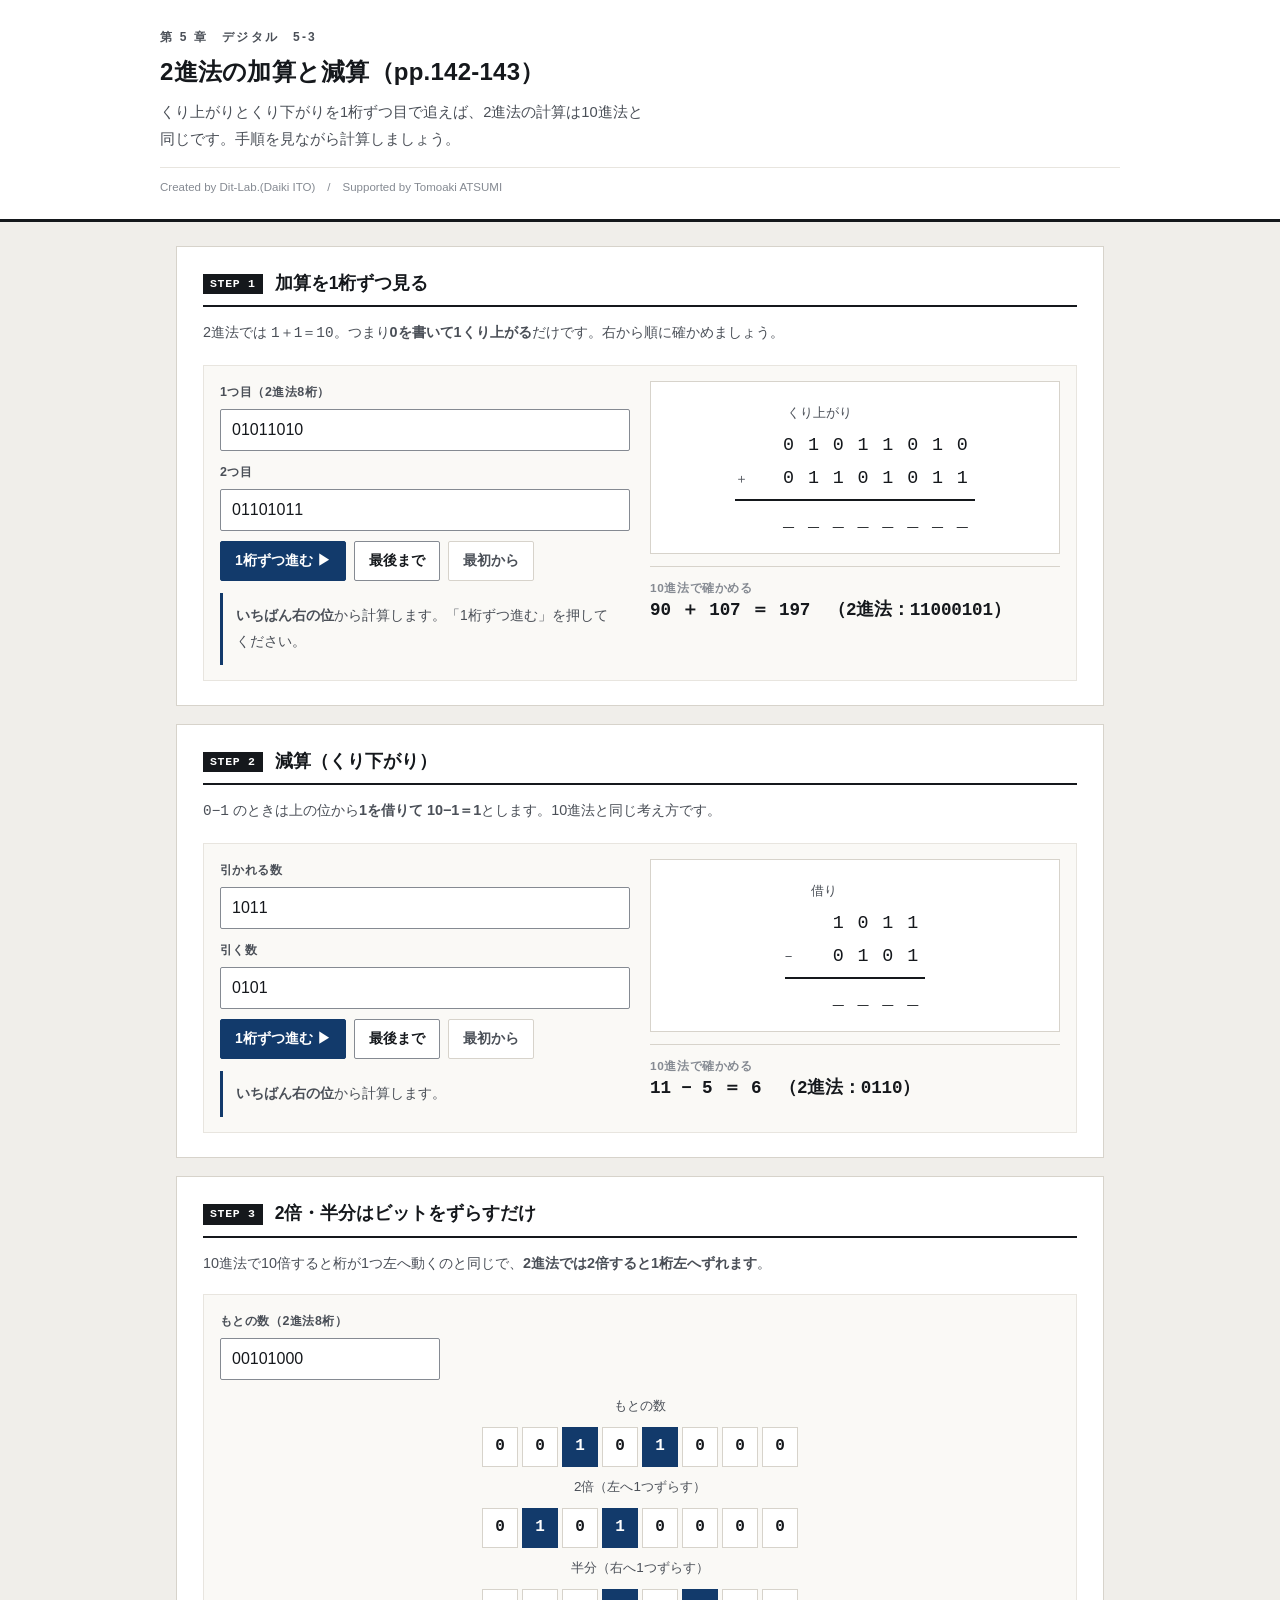
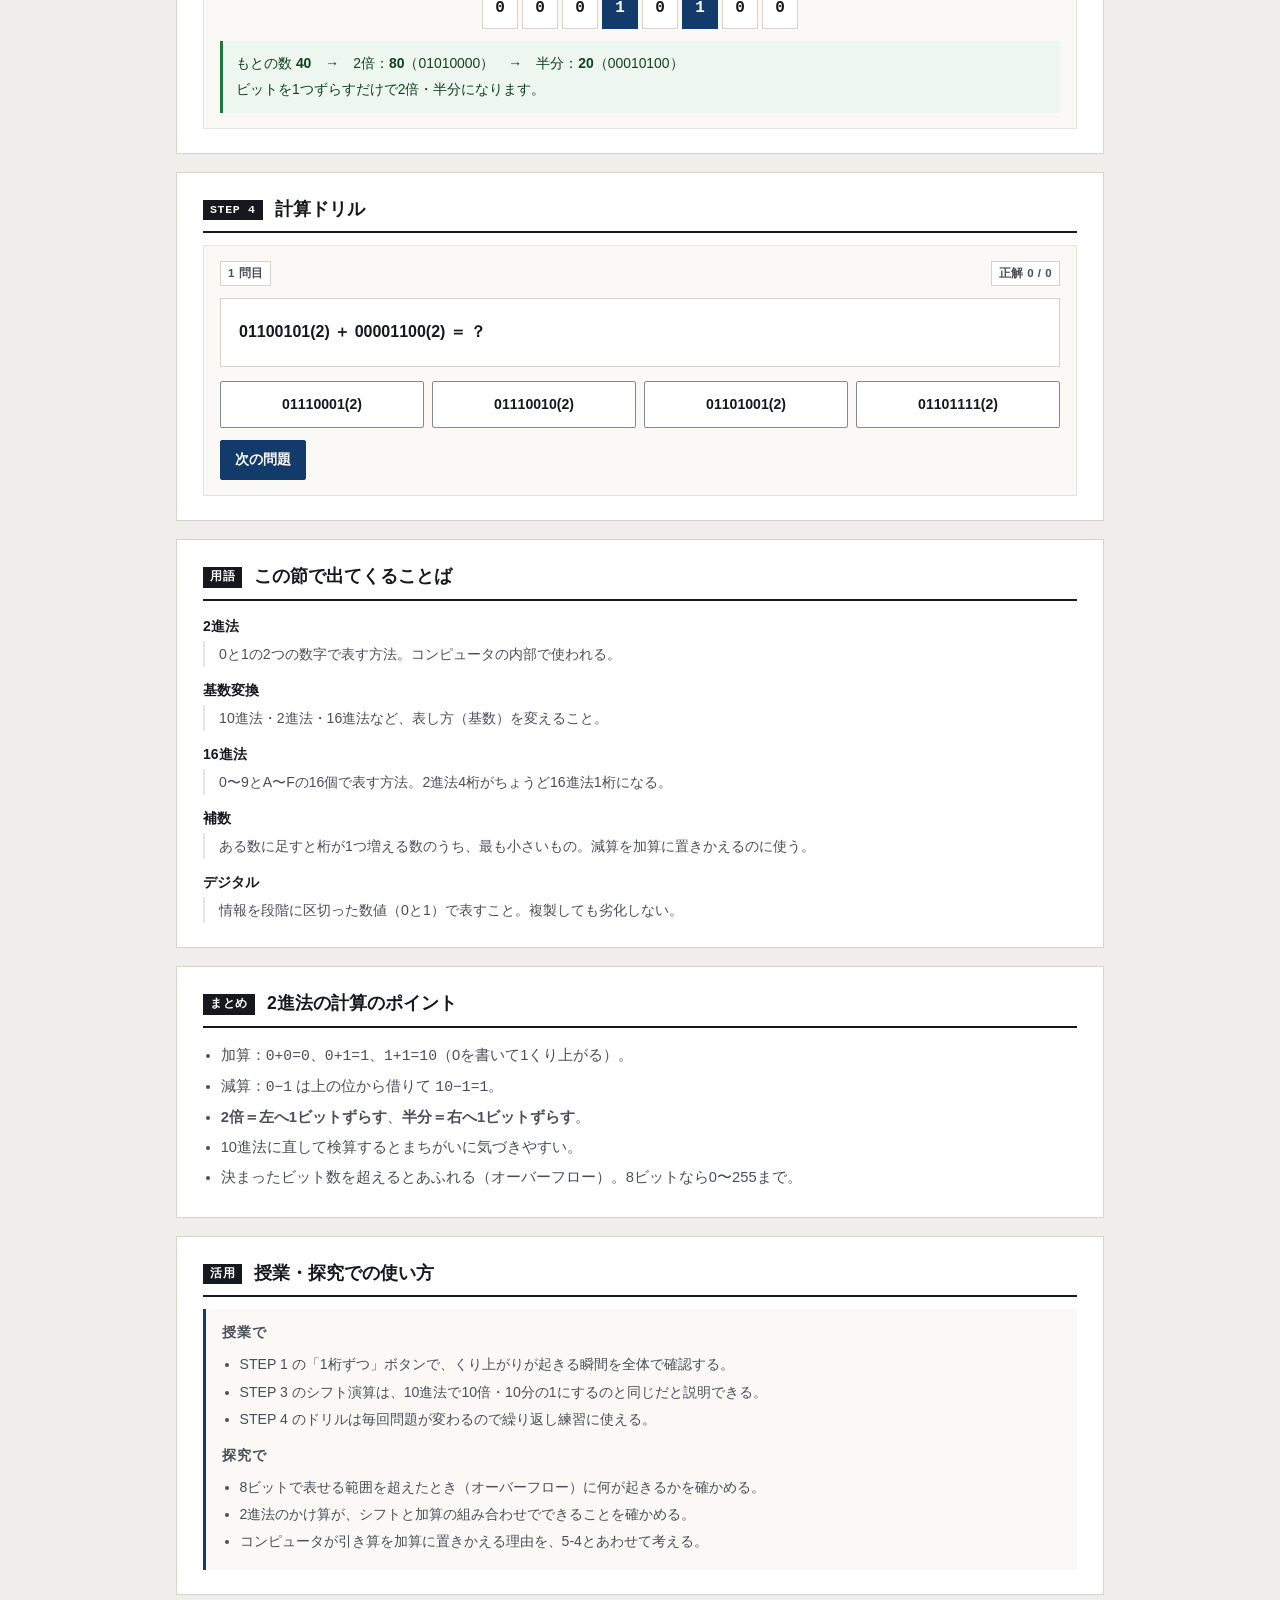
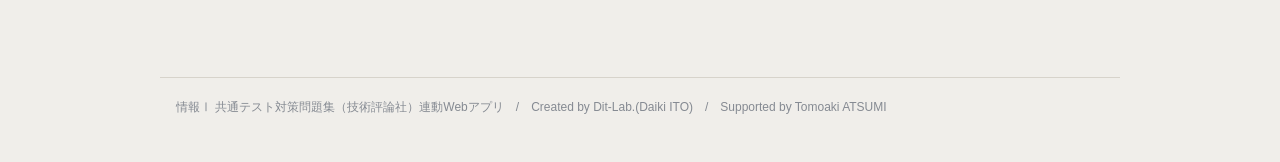
==== index.html @ b653954b "feat: Streamlit版を静的Webアプリ化。1桁ずつの加算減算・シフト演算・ドリルに対応" ====
<!DOCTYPE html>
<html lang="ja">
<head>
<meta charset="UTF-8">
<meta name="viewport" content="width=device-width, initial-scale=1.0">
<title>2進法の加算と減算｜情報Ⅰ共通テスト対策問題集</title>
<meta name="description" content="くり上がりとくり下がりを1桁ずつ目で追えば、2進法の計算は10進法と同じです。手順を見ながら計算しましょう。">
<link rel="icon" href="data:image/svg+xml,%3Csvg xmlns=%22http://www.w3.org/2000/svg%22 viewBox=%220 0 32 32%22%3E%3Crect width=%2232%22 height=%2232%22 fill=%22%2315181c%22/%3E%3Ctext x=%2216%22 y=%2222%22 font-size=%2218%22 font-family=%22monospace%22 fill=%22%23fff%22 text-anchor=%22middle%22%3E01%3C/text%3E%3C/svg%3E">
<link rel="stylesheet" href="css/style.css">
<link rel="stylesheet" href="css/app.css">
</head>
<body>

<header class="app-header">
  <div class="inner">
    <span class="eyebrow">第 5 章　デジタル　5-3</span>
    <h1>2進法の加算と減算（pp.142-143）</h1>
    <p class="lead">くり上がりとくり下がりを1桁ずつ目で追えば、2進法の計算は10進法と同じです。手順を見ながら計算しましょう。</p>
    <p class="credit">Created by Dit-Lab.(Daiki ITO)　/　Supported by Tomoaki ATSUMI</p>
  </div>
</header>

<main class="wrap">
  <section class="step" id="step1">
    <h2><span class="no">STEP 1</span>加算を1桁ずつ見る</h2>
    <p class="desc">2進法では <span class="mono">1＋1＝10</span>。つまり<strong>0を書いて1くり上がる</strong>だけです。右から順に確かめましょう。</p>

    <div class="panel">
      <div class="grid c2">
        <div>
          <label class="fld" for="addA">1つ目（2進法8桁）</label>
          <input type="text" id="addA" class="mono" value="01011010" maxlength="8">
          <label class="fld" style="margin-top:10px" for="addB">2つ目</label>
          <input type="text" id="addB" class="mono" value="01101011" maxlength="8">
          <div class="btn-row" style="margin-top:10px">
            <button class="btn primary" id="addStep">1桁ずつ進む ▶</button>
            <button class="btn" id="addAll">最後まで</button>
            <button class="btn ghost" id="addReset">最初から</button>
          </div>
          <div class="note" id="addNote" style="margin-top:12px"></div>
        </div>
        <div>
          <div class="calcwrap"><div class="calcgrid" id="addGrid"></div></div>
          <div class="metrics" style="margin-top:12px">
            <div class="metric"><div class="k">10進法で確かめる</div><div class="v" id="addCheck" style="font-size:1.1rem">—</div></div>
          </div>
        </div>
      </div>
    </div>
  </section>

  <section class="step" id="step2">
    <h2><span class="no">STEP 2</span>減算（くり下がり）</h2>
    <p class="desc"><span class="mono">0−1</span> のときは上の位から<strong>1を借りて 10−1＝1</strong>とします。10進法と同じ考え方です。</p>
    <div class="panel">
      <div class="grid c2">
        <div>
          <label class="fld" for="subA">引かれる数</label>
          <input type="text" id="subA" class="mono" value="1011" maxlength="8">
          <label class="fld" style="margin-top:10px" for="subB">引く数</label>
          <input type="text" id="subB" class="mono" value="0101" maxlength="8">
          <div class="btn-row" style="margin-top:10px">
            <button class="btn primary" id="subStep">1桁ずつ進む ▶</button>
            <button class="btn" id="subAll">最後まで</button>
            <button class="btn ghost" id="subReset">最初から</button>
          </div>
          <div class="note" id="subNote" style="margin-top:12px"></div>
        </div>
        <div>
          <div class="calcwrap"><div class="calcgrid" id="subGrid"></div></div>
          <div class="metrics" style="margin-top:12px">
            <div class="metric"><div class="k">10進法で確かめる</div><div class="v" id="subCheck" style="font-size:1.1rem">—</div></div>
          </div>
        </div>
      </div>
    </div>
  </section>

  <section class="step" id="step3">
    <h2><span class="no">STEP 3</span>2倍・半分はビットをずらすだけ</h2>
    <p class="desc">10進法で10倍すると桁が1つ左へ動くのと同じで、<strong>2進法では2倍すると1桁左へずれます</strong>。</p>
    <div class="panel">
      <label class="fld" for="shiftIn">もとの数（2進法8桁）</label>
      <input type="text" id="shiftIn" class="mono" value="00101000" maxlength="8" style="max-width:220px">
      <div style="margin-top:14px">
        <div style="font-size:.84rem;color:var(--ink-2);text-align:center">もとの数</div>
        <div class="shiftrow" id="shiftOrig"></div>
        <div style="font-size:.84rem;color:var(--ink-2);text-align:center">2倍（左へ1つずらす）</div>
        <div class="shiftrow" id="shiftLeft"></div>
        <div style="font-size:.84rem;color:var(--ink-2);text-align:center">半分（右へ1つずらす）</div>
        <div class="shiftrow" id="shiftRight"></div>
      </div>
      <div class="note" id="shiftNote" style="margin-top:12px"></div>
    </div>
  </section>

  <section class="step" id="step4">
    <h2><span class="no">STEP 4</span>計算ドリル</h2>
    <div class="panel">
      <div class="qhead">
        <span class="badge" id="dProgress">1 問目</span>
        <span class="badge">正解 <span class="score" id="dScore">0</span> / <span class="score" id="dTotal">0</span></span>
      </div>
      <div class="card-q"><div class="q-scene" id="dText"></div></div>
      <div class="choice4" id="dChoices"></div>
      <div class="note" id="dFb" hidden style="margin-top:12px"></div>
      <div class="btn-row" style="margin-top:12px"><button class="btn primary" id="dNext">次の問題</button></div>
    </div>
  </section>

  <section class="step" id="glossary">
    <h2><span class="no">用語</span>この節で出てくることば</h2>
    <div id="glossBox"></div>
  </section>

  <section class="step">
    <h2><span class="no">まとめ</span>2進法の計算のポイント</h2>
    <ul style="margin:0;padding-left:1.2em;color:var(--ink-2);font-size:.92rem;line-height:2.05">
      <li>加算：<span class="mono">0+0=0、0+1=1、1+1=10</span>（0を書いて1くり上がる）。</li>
      <li>減算：<span class="mono">0−1</span> は上の位から借りて <span class="mono">10−1=1</span>。</li>
      <li><strong>2倍＝左へ1ビットずらす</strong>、<strong>半分＝右へ1ビットずらす</strong>。</li>
      <li>10進法に直して検算するとまちがいに気づきやすい。</li>
      <li>決まったビット数を超えるとあふれる（オーバーフロー）。8ビットなら0〜255まで。</li>
    </ul>
  </section>

  <section class="step">
    <h2><span class="no">活用</span>授業・探究での使い方</h2>
    <div class="use-note">
      <h3>授業で</h3>
      <ul>
        <li>STEP 1 の「1桁ずつ」ボタンで、くり上がりが起きる瞬間を全体で確認する。</li>
        <li>STEP 3 のシフト演算は、10進法で10倍・10分の1にするのと同じだと説明できる。</li>
        <li>STEP 4 のドリルは毎回問題が変わるので繰り返し練習に使える。</li>
      </ul>
      <h3 style="margin-top:12px">探究で</h3>
      <ul>
        <li>8ビットで表せる範囲を超えたとき（オーバーフロー）に何が起きるかを確かめる。</li>
        <li>2進法のかけ算が、シフトと加算の組み合わせでできることを確かめる。</li>
        <li>コンピュータが引き算を加算に置きかえる理由を、5-4とあわせて考える。</li>
      </ul>
    </div>
  </section>

</main>

<footer class="app-footer">
  情報Ⅰ 共通テスト対策問題集（技術評論社）連動Webアプリ　/　Created by Dit-Lab.(Daiki ITO)　/　Supported by Tomoaki ATSUMI
</footer>

<script src="js/tools.js"></script>
<script src="js/chart.js"></script>
<script src="js/terms.js"></script>
<script src="js/app.js"></script>
</body>
</html>
---- css/style.css ----
/* =========================================================
   情報Ⅰ 共通テスト対策問題集 — Web アプリ共通スタイル
   紙面（参考書）に寄せた設計。装飾色は使わず、色は意味を持つときだけ。
   ========================================================= */

:root{
  --paper:#ffffff;
  --paper-2:#faf9f6;      /* うすい紙 */
  --bg:#f0eeea;           /* 台紙 */
  --ink:#15181c;
  --ink-2:#4a4f57;
  --ink-3:#858a92;
  --rule:#d7d3cb;         /* 罫線 */
  --rule-2:#e8e5df;
  --accent:#123a6b;       /* 濃紺。主要操作と現在地だけに使う */
  --accent-w:#e9eef6;
  --zero:#c0392b;         /* 左＝0 */
  --one:#1d4ed8;          /* 右＝1 */
  --ok:#1f7a3d;   --ok-bg:#eef6f0;
  --ng:#b3261e;   --ng-bg:#fbefee;
  --warn:#8a5a00; --warn-bg:#fbf5e8;
  --font:"Hiragino Kaku Gothic ProN","Hiragino Sans","Yu Gothic Medium","Yu Gothic",
         "Noto Sans JP",Meiryo,-apple-system,BlinkMacSystemFont,sans-serif;
  --mono:"SFMono-Regular",Menlo,Consolas,"Courier New",monospace;
}

*{box-sizing:border-box}
[hidden]{display:none !important}
html{-webkit-text-size-adjust:100%}
body{
  margin:0; background:var(--bg); color:var(--ink);
  font-family:var(--font); font-size:16px; line-height:1.85;
  font-feature-settings:"palt" 1;
}
h1,h2,h3,h4{line-height:1.45; margin:0; font-weight:700}
p{margin:0 0 .75em} p:last-child{margin-bottom:0}
a{color:var(--accent)}

/* ---------- 標題 ---------- */
.app-header{background:var(--paper); border-bottom:3px solid var(--ink); padding:26px 20px 20px}
.app-header .inner{max-width:960px; margin:0 auto}
.app-header .eyebrow{
  font-size:.75rem; font-weight:700; color:var(--ink-2); letter-spacing:.18em;
  display:block; margin-bottom:7px;
}
.app-header h1{font-size:1.5rem; letter-spacing:.01em}
.app-header .lead{font-size:.92rem; color:var(--ink-2); margin-top:9px; max-width:60ch}
.app-header .credit{
  font-size:.72rem; color:var(--ink-3); margin-top:14px;
  padding-top:9px; border-top:1px solid var(--rule-2);
}

/* ---------- 版面 ---------- */
.wrap{max-width:960px; margin:0 auto; padding:24px 16px 64px}
.step{background:var(--paper); border:1px solid var(--rule); padding:24px 26px; margin-bottom:18px}
.step > h2{
  display:flex; align-items:baseline; gap:12px; font-size:1.1rem;
  padding-bottom:9px; border-bottom:2px solid var(--ink); margin-bottom:12px;
}
.step > h2 .no{
  flex:none; font-family:var(--mono); font-size:.72rem; font-weight:700;
  background:var(--ink); color:var(--paper); padding:2px 7px; letter-spacing:.06em;
  position:relative; top:-2px;
}
.step > .desc{color:var(--ink-2); font-size:.9rem; margin-bottom:18px}
.step[hidden]{display:none}

.grid{display:grid; gap:20px}
.grid > *{min-width:0}          /* 子の中身で列が広がるのを防ぐ */
@media(min-width:800px){ .grid.c2{grid-template-columns:1fr 1fr} }

.panel{border:1px solid var(--rule-2); background:var(--paper-2); padding:15px 16px; min-width:0}
.panel > h3{
  font-size:.8rem; font-weight:700; color:var(--ink-2); letter-spacing:.08em;
  margin-bottom:12px; padding-bottom:6px; border-bottom:1px solid var(--rule);
}

/* ---------- 部品 ---------- */
.btn{
  appearance:none; border:1px solid var(--ink-3); background:var(--paper); color:var(--ink);
  font-family:inherit; font-size:.88rem; font-weight:700; padding:8px 14px;
  border-radius:2px; cursor:pointer; min-height:40px; line-height:1.4;
  transition:background .12s, border-color .12s, color .12s;
}
.btn:hover:not(:disabled){background:var(--accent-w); border-color:var(--accent); color:var(--accent)}
.btn:disabled{opacity:.35; cursor:not-allowed}
.btn.primary{background:var(--accent); color:var(--paper); border-color:var(--accent)}
.btn.primary:hover:not(:disabled){background:#0d2c53; color:var(--paper)}
.btn.ghost{border-color:var(--rule); color:var(--ink-2)}
.btn.sm{font-size:.8rem; padding:5px 10px; min-height:34px}
.btn-row{display:flex; flex-wrap:wrap; gap:8px; align-items:center}

/* タブ（見出し下線式） */
.seg{display:flex; gap:0; border-bottom:1px solid var(--rule)}
.seg button{
  appearance:none; border:0; background:transparent; font-family:inherit; font-size:.88rem;
  font-weight:700; color:var(--ink-3); padding:9px 4px; margin-right:26px; cursor:pointer;
  border-bottom:3px solid transparent; margin-bottom:-1px; min-height:40px;
}
.seg button:hover{color:var(--ink-2)}
.seg button[aria-pressed="true"]{color:var(--ink); border-bottom-color:var(--accent)}

label.fld{display:block; font-size:.78rem; font-weight:700; color:var(--ink-2); margin-bottom:5px; letter-spacing:.04em}
input[type=text], textarea, input[type=number]{
  width:100%; font-family:inherit; font-size:1rem; color:var(--ink);
  border:1px solid var(--ink-3); border-radius:2px; padding:9px 11px;
  background:var(--paper); min-height:42px;
}
input:focus, textarea:focus{outline:2px solid var(--accent); outline-offset:-1px; border-color:var(--accent)}
.btn:focus-visible, .seg button:focus-visible, .node-card:focus-visible{outline:2px solid var(--accent); outline-offset:2px}
textarea{resize:vertical; line-height:1.7}
.mono{font-family:var(--mono)}

table.tbl{width:100%; border-collapse:collapse; font-size:.89rem}
table.tbl th, table.tbl td{border-bottom:1px solid var(--rule-2); padding:7px 10px; text-align:right}
table.tbl th:first-child, table.tbl td:first-child{text-align:left}
table.tbl thead th{border-bottom:1.5px solid var(--ink); font-size:.76rem; color:var(--ink-2); font-weight:700; white-space:nowrap}
.tbl-scroll{overflow-x:auto; -webkit-overflow-scrolling:touch; max-width:100%}

.note{padding:10px 13px; font-size:.87rem; border-left:3px solid var(--ink-3); background:var(--paper-2)}
.note.ok{background:var(--ok-bg); border-left-color:var(--ok); color:#123f22}
.note.ng{background:var(--ng-bg); border-left-color:var(--ng); color:#6d1a15}
.note.info{background:var(--paper-2); border-left-color:var(--accent); color:var(--ink-2)}
.note.warn{background:var(--warn-bg); border-left-color:var(--warn); color:#5c3d00}
.note[hidden]{display:none}

.badge{
  display:inline-block; font-size:.72rem; font-weight:700; padding:1px 7px;
  border:1px solid var(--rule); color:var(--ink-2); background:var(--paper); letter-spacing:.04em;
}

/* 数値は罫線で仕切るだけ。カードにしない */
.metrics{display:flex; flex-wrap:wrap; gap:0; border-top:1px solid var(--rule)}
.metric{flex:1 1 130px; padding:11px 14px 11px 0; border-right:1px solid var(--rule-2)}
.metric:last-child{border-right:0}
.metric .k{font-size:.74rem; color:var(--ink-3); font-weight:700; letter-spacing:.05em}
.metric .v{font-size:1.6rem; font-weight:700; line-height:1.3; font-family:var(--mono); letter-spacing:-.01em}
.metric .s{font-size:.76rem; color:var(--ink-2)}

.bit0{color:var(--zero); font-weight:700}
.bit1{color:var(--one); font-weight:700}

.app-footer{
  max-width:960px; margin:0 auto; padding:18px 16px 44px; color:var(--ink-3);
  font-size:.75rem; border-top:1px solid var(--rule);
}
.sr-only{position:absolute;width:1px;height:1px;overflow:hidden;clip:rect(0 0 0 0);white-space:nowrap}

@media(max-width:640px){
  body{font-size:15px}
  .app-header{padding:20px 16px 16px}
  .app-header h1{font-size:1.16rem}
  .wrap{padding:16px 12px 52px}
  .step{padding:18px 15px}
  .seg button{margin-right:18px; font-size:.84rem}
  .metric{flex-basis:50%; border-right:0}
}
@media (prefers-reduced-motion:reduce){ *{animation:none!important; transition:none!important} }

/* ---------- 自分のデータ・共有・印刷 ---------- */
.toolbar{display:flex; flex-wrap:wrap; gap:8px; align-items:center; margin-top:12px;
  padding-top:12px; border-top:1px solid var(--rule-2)}
.toolbar .hint{font-size:.78rem; color:var(--ink-3)}
.paste-area{width:100%; min-height:110px; font-family:var(--mono); font-size:.86rem}
.use-note{background:var(--paper-2); border-left:3px solid var(--accent); padding:14px 16px; font-size:.88rem}
.use-note h3{font-size:.86rem; letter-spacing:.06em; margin-bottom:8px; color:var(--ink-2)}
.use-note ol, .use-note ul{margin:0; padding-left:1.25em; line-height:1.95; color:var(--ink-2)}

@media print{
  body{background:#fff}
  .app-header{border-bottom:2px solid #000}
  .step{border:1px solid #bbb; break-inside:avoid; page-break-inside:avoid; margin-bottom:12px}
  .btn, .seg, .toolbar, input[type=range]{display:none !important}
  .note{border-left-width:2px}
  a[href]:after{content:""}
}

/* ---------- 入力グリッド ---------- */
.dg-scroll{overflow:auto; -webkit-overflow-scrolling:touch; border:1px solid var(--rule); background:var(--paper); max-height:420px}
table.dg{border-collapse:collapse; font-family:var(--mono); font-size:.9rem; min-width:100%}
table.dg th, table.dg td{border:1px solid var(--rule-2); padding:0}
table.dg thead th{background:var(--paper-2); position:sticky; top:0; z-index:2}
table.dg .dg-n{background:var(--paper-2); color:var(--ink-3); font-size:.76rem; font-weight:400;
  text-align:center; min-width:34px; padding:0 4px; position:sticky; left:0; z-index:1}
table.dg .dg-corner{background:var(--paper-2); min-width:34px; position:sticky; left:0; z-index:3}
table.dg .dg-act{background:var(--paper-2); width:34px}
.dg-h, .dg-c{width:100%; min-width:96px; border:0; background:transparent; font-family:inherit;
  font-size:.9rem; padding:8px 9px; color:var(--ink); min-height:38px}
.dg-h{font-weight:700; font-family:var(--font); font-size:.82rem; color:var(--ink-2)}
.dg-c.num{text-align:right}
.dg-c:focus, .dg-h:focus{outline:2px solid var(--accent); outline-offset:-2px; background:var(--accent-w)}
.dg-del{border:0; background:transparent; color:var(--ink-3); cursor:pointer; width:32px; height:34px; font-size:1rem}
.dg-del:hover{color:var(--ng)}
.dg-tools{display:flex; flex-wrap:wrap; gap:8px; align-items:center; margin-top:10px}
.dg-hint{font-size:.76rem; color:var(--ink-3)}

/* ---------- ファイル読み込み ---------- */
.filebox{display:flex; flex-wrap:wrap; gap:10px; align-items:center; padding:12px;
  border:1px dashed var(--rule); background:var(--paper-2)}
.filebox input[type=file]{font-size:.85rem; font-family:inherit; max-width:100%}
.filebox .sel{max-width:220px}
.filelabel{display:inline-flex; align-items:center; gap:6px; font-size:.85rem; font-weight:700;
  border:1px solid var(--ink-3); background:var(--paper); padding:8px 14px; border-radius:2px; cursor:pointer; min-height:40px}
.filelabel:hover{border-color:var(--accent); color:var(--accent); background:var(--accent-w)}
.filelabel input{display:none}

/* ---------- 用語解説 ---------- */
.term{position:relative; border-bottom:1.5px dotted var(--accent); cursor:help; color:var(--accent); font-weight:700}
.term .term-pop{display:none; position:absolute; left:0; top:1.7em; z-index:50; width:min(300px,78vw);
  background:var(--paper); border:1px solid var(--ink-3); box-shadow:0 6px 20px rgba(0,0,0,.14);
  padding:10px 12px; font-size:.82rem; font-weight:400; color:var(--ink-2); line-height:1.75;
  border-left:3px solid var(--accent); cursor:auto; text-align:left}
.term .term-pop b{display:block; color:var(--ink); font-size:.86rem; margin-bottom:3px}
.term.open .term-pop{display:block}
dl.gloss{margin:0; font-size:.88rem}
dl.gloss dt{font-weight:700; color:var(--ink); margin-top:10px}
dl.gloss dt:first-child{margin-top:0}
dl.gloss dd{margin:2px 0 0; color:var(--ink-2); line-height:1.85; padding-left:1em; border-left:2px solid var(--rule-2)}
@media print{ .term{border-bottom:0; color:inherit} .term .term-pop{display:none !important} }

/* ---------- スマホ・タブレット ---------- */
@media (max-width:1024px){
  /* iOS で入力時に画面が勝手に拡大するのを防ぐ（16px 未満だとズームする） */
  input[type=text], input[type=number], textarea, select, .dg-c, .dg-h{ font-size:16px }
  .dg-c, .dg-h{ min-width:110px }
}
@media (max-width:820px){
  .grid.c2{grid-template-columns:1fr}
  .dg-scroll{max-height:340px}
  .filebox{flex-direction:column; align-items:stretch}
  .filebox .sel{max-width:100%}
  .term .term-pop{left:auto; right:0; width:min(280px,86vw)}
}
@media (max-width:480px){
  .step > h2{font-size:1rem; flex-wrap:wrap}
  .metrics{gap:0}
  .metric{flex-basis:50%; padding-right:10px}
  .metric .v{font-size:1.3rem}
  .btn{padding:8px 12px}
  .dg-tools{gap:6px}
  .dg-hint{width:100%}
}
/* タッチ操作でのスクロールを滑らかに */
.tbl-scroll, .dg-scroll, .tree-box{ -webkit-overflow-scrolling:touch; overscroll-behavior-x:contain }
---- css/app.css ----
.qhead{display:flex; justify-content:space-between; align-items:center; margin-bottom:12px}
.card-q{border:1px solid var(--rule); background:var(--paper); padding:18px; margin-bottom:14px}
.q-scene{font-size:1rem; font-weight:700; line-height:1.9}
.choice4{display:grid; gap:8px; grid-template-columns:repeat(auto-fit,minmax(160px,1fr))}
.choice4 .btn{text-align:left; line-height:1.65; padding:11px 13px}
.choice4 .btn.correct{background:var(--ok-bg); border-color:var(--ok); color:var(--ok)}
.choice4 .btn.wrong{background:var(--ng-bg); border-color:var(--ng); color:var(--ng)}
.choice4.locked{pointer-events:none}
.sel{width:100%; font-family:inherit; font-size:.95rem; padding:9px 11px; min-height:42px;
  border:1px solid var(--ink-3); border-radius:2px; background:var(--paper); color:var(--ink)}
input[type=range]{width:100%; accent-color:var(--accent); height:34px}
.why{font-size:.85rem; color:var(--ink-2); line-height:1.85}
.eqbox{font-family:var(--mono); font-size:1.02rem; font-weight:700; text-align:center; padding:14px;
  border:1px solid var(--rule); background:var(--paper-2); line-height:1.8}
.blankin{border:1.5px solid var(--accent); background:#fff; padding:6px 8px; text-align:center;
  font-family:var(--mono); min-height:38px; font-size:.95rem; max-width:120px}
.blankin.ok{border-color:var(--ok); background:var(--ok-bg)}
.blankin.ng{border-color:var(--ng); background:var(--ng-bg)}
table.tbl td .blankin{width:100%; max-width:none}
.calcgrid{font-family:var(--mono); font-size:1.15rem; line-height:1.8; display:inline-block; text-align:right}
.calcgrid .row{white-space:nowrap}
.calcgrid .row .lbl{display:inline-block; width:3.2em; text-align:left; color:var(--ink-2); font-size:.8rem}
.calcgrid .d{display:inline-block; width:1.35em; text-align:center}
.calcgrid .d.hi{background:var(--warn-bg); font-weight:700}
.calcgrid .d.carry{color:var(--ng); font-size:.85rem}
.calcgrid .line{border-top:2px solid var(--ink); margin:4px 0}
.calcwrap{text-align:center; padding:14px; border:1px solid var(--rule); background:var(--paper)}
.stepnote{font-family:var(--mono); font-size:.95rem; line-height:1.9}
.shiftrow{display:flex; gap:4px; justify-content:center; margin:8px 0}
.shiftrow .b{width:36px; height:40px; border:1px solid var(--rule); background:var(--paper);
  font-family:var(--mono); font-weight:700; display:grid; place-items:center}
.shiftrow .b.on{background:var(--accent); color:#fff; border-color:var(--accent)}
.shiftrow .b.gone{opacity:.3; border-style:dashed}
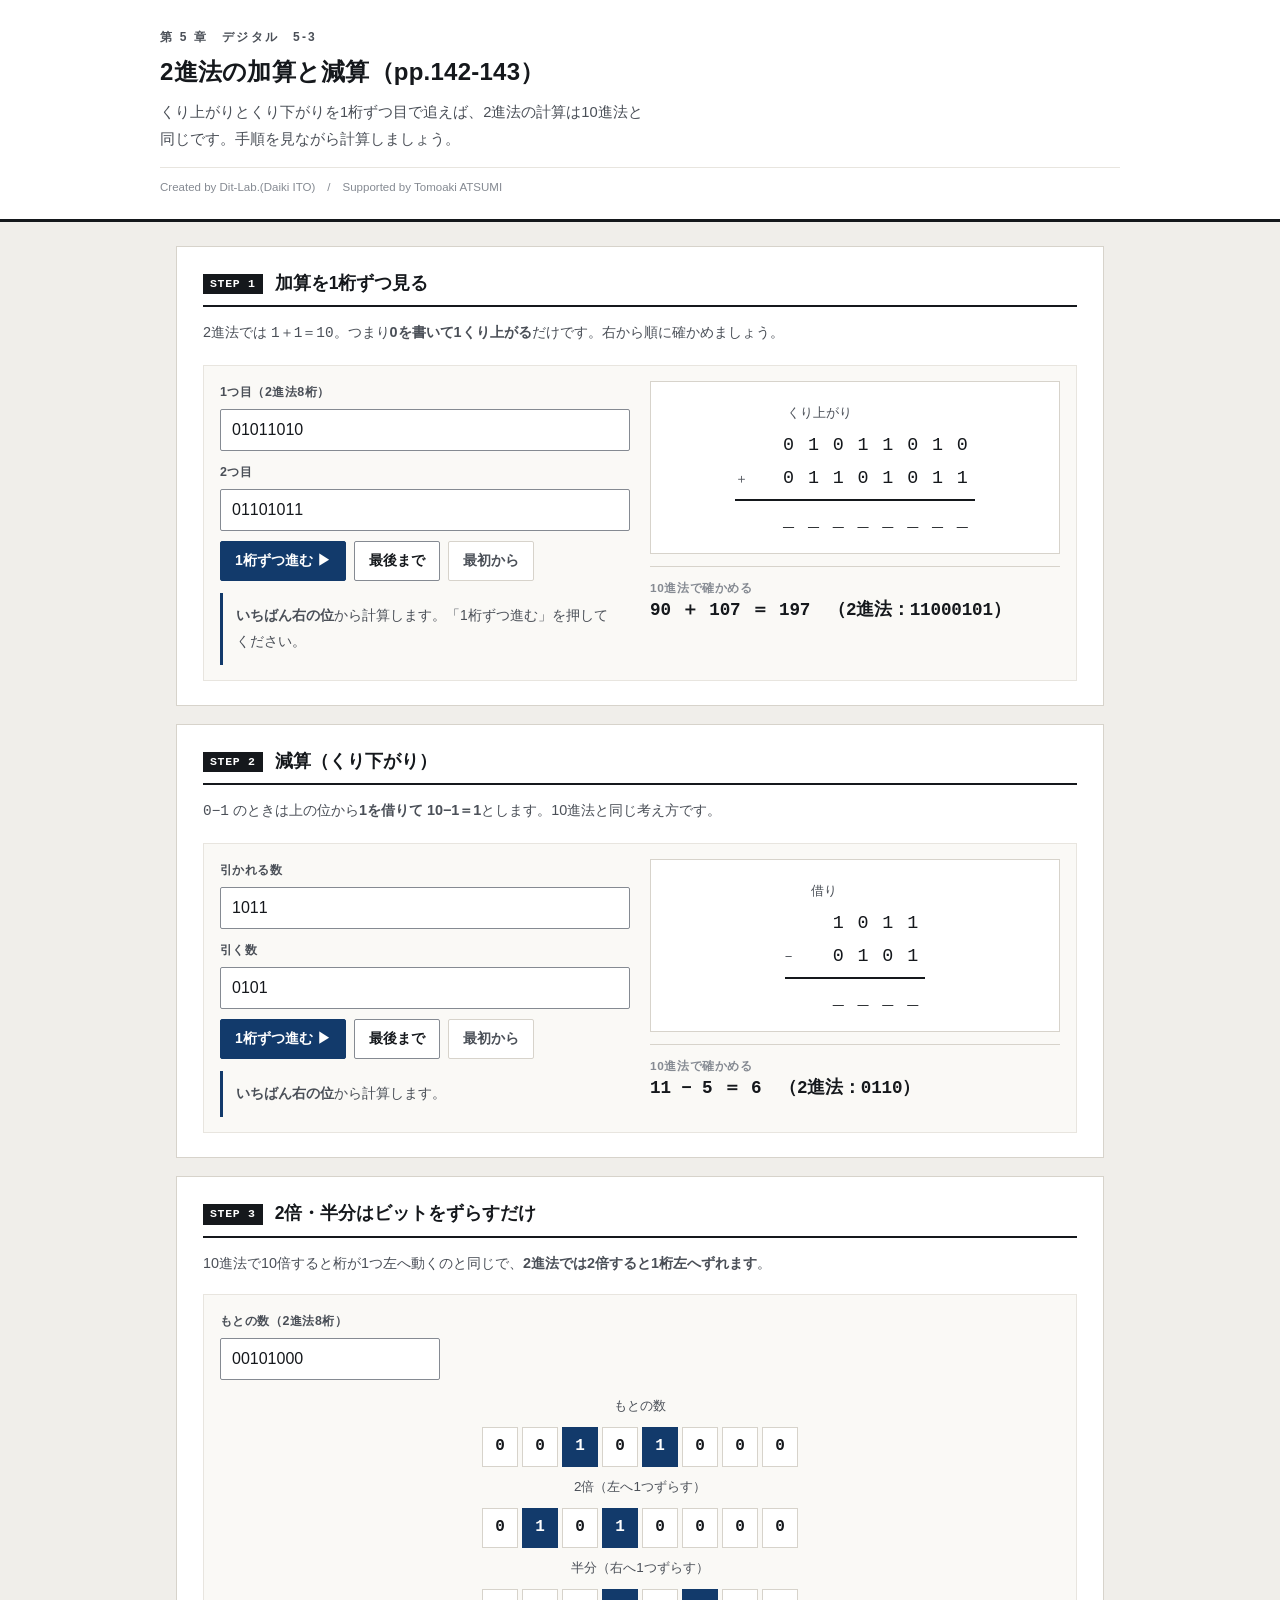
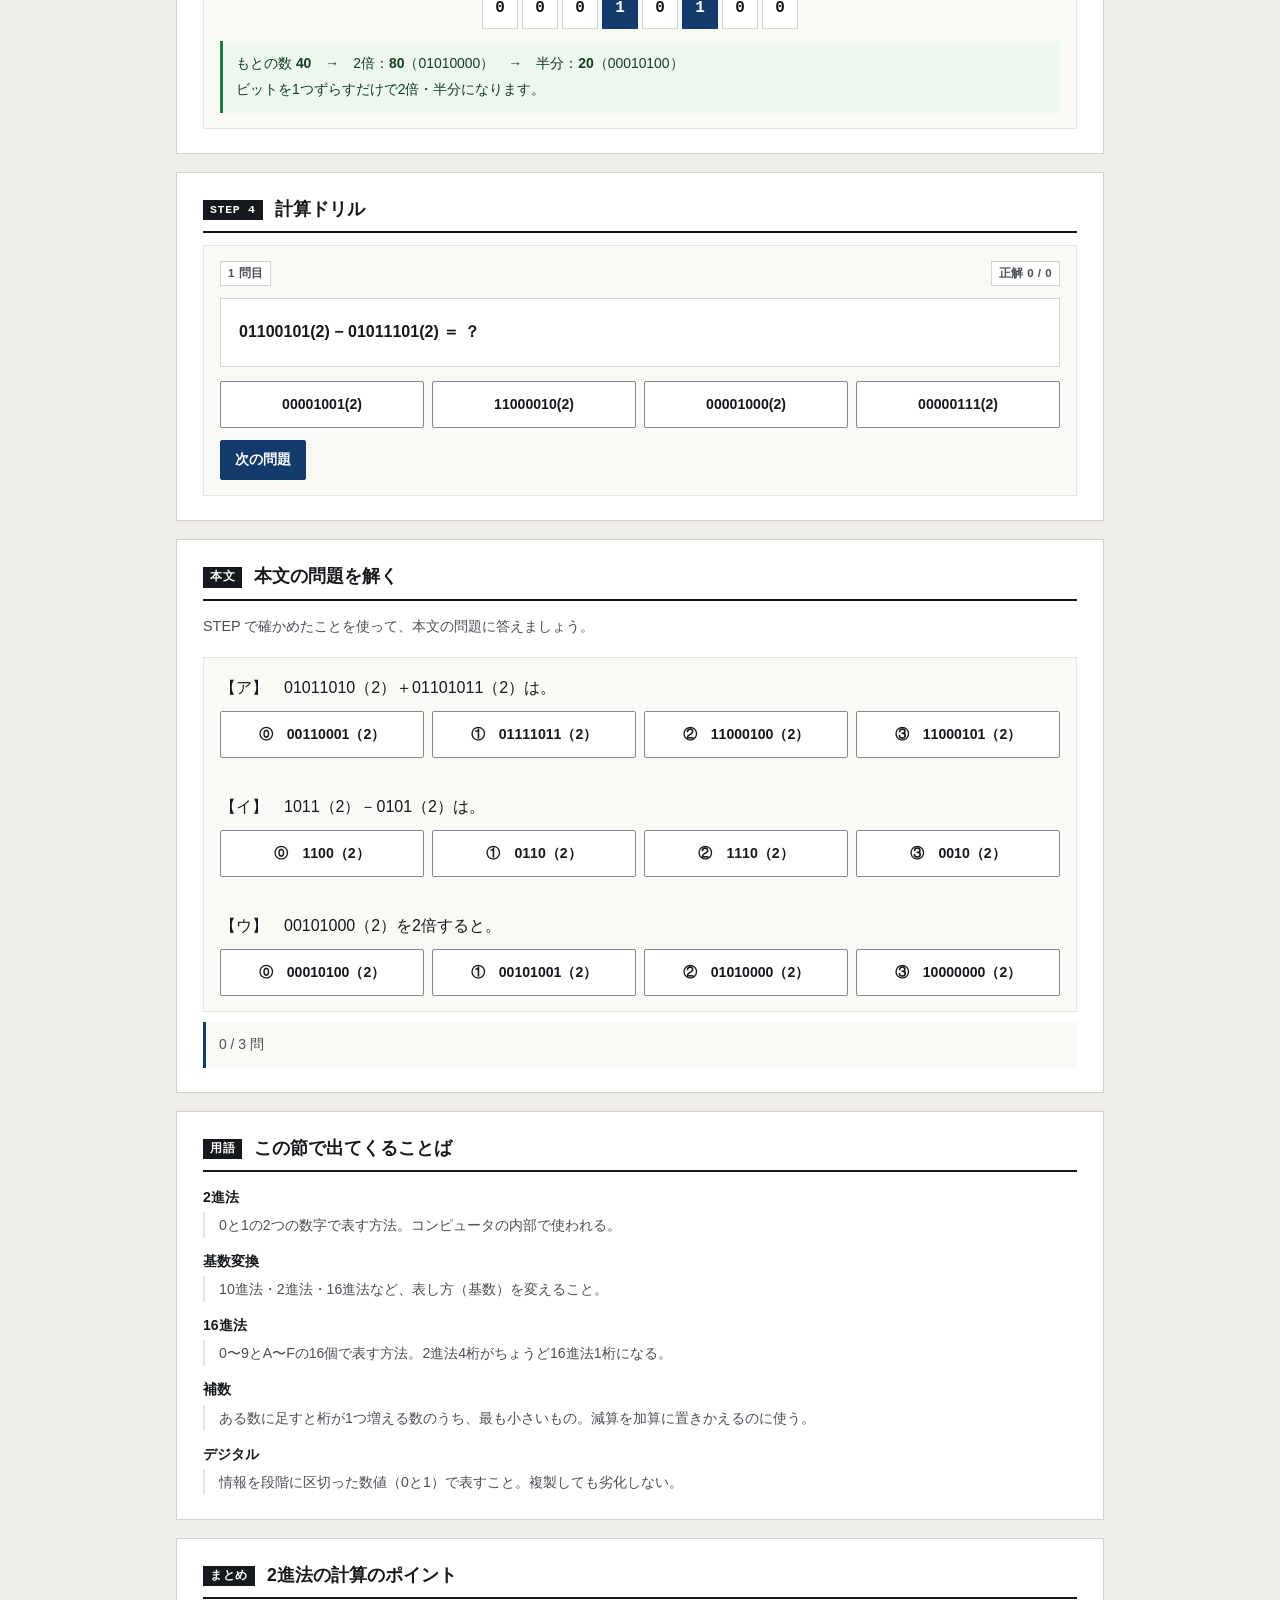
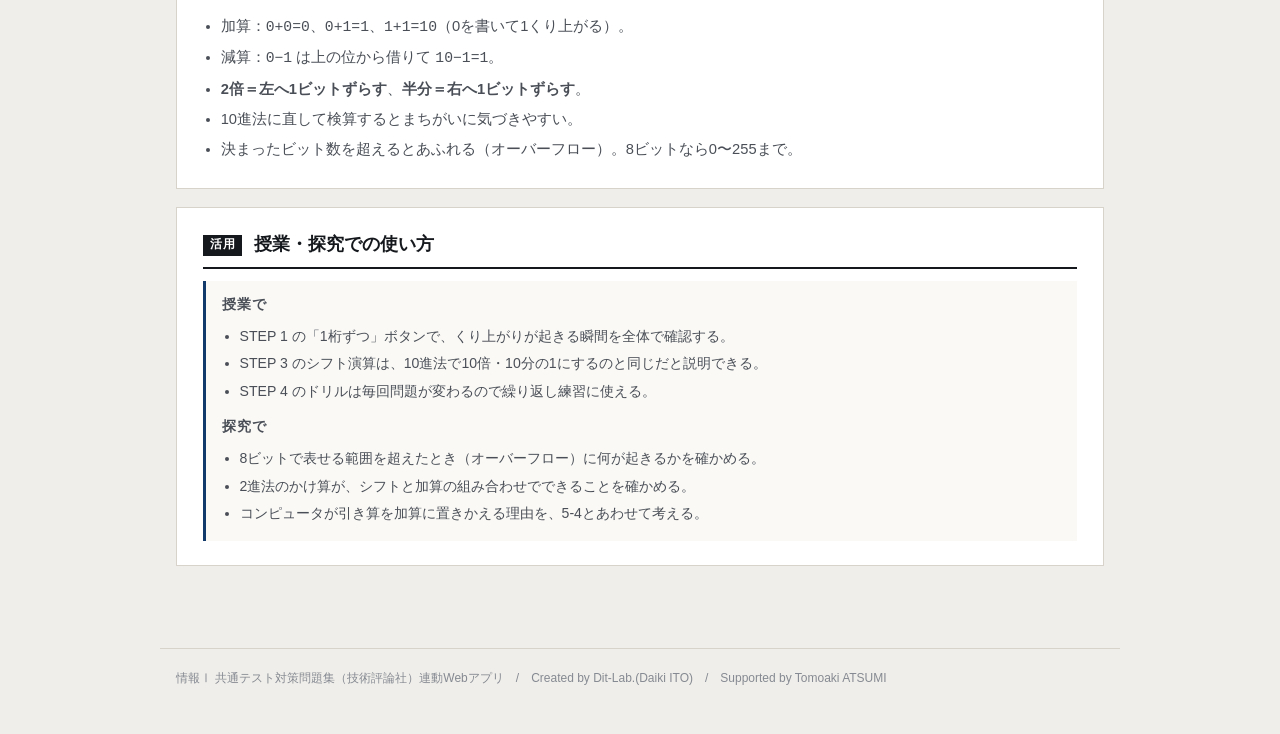
==== commit 05bd829a: "feat: 本文の問題（空欄と解答群）をアプリ内で解けるセクションを追加。本文の答えと解説を明示" ====
--- a/index.html
+++ b/index.html
@@ -6,8 +6,8 @@
 <title>2進法の加算と減算｜情報Ⅰ共通テスト対策問題集</title>
 <meta name="description" content="くり上がりとくり下がりを1桁ずつ目で追えば、2進法の計算は10進法と同じです。手順を見ながら計算しましょう。">
 <link rel="icon" href="data:image/svg+xml,%3Csvg xmlns=%22http://www.w3.org/2000/svg%22 viewBox=%220 0 32 32%22%3E%3Crect width=%2232%22 height=%2232%22 fill=%22%2315181c%22/%3E%3Ctext x=%2216%22 y=%2222%22 font-size=%2218%22 font-family=%22monospace%22 fill=%22%23fff%22 text-anchor=%22middle%22%3E01%3C/text%3E%3C/svg%3E">
-<link rel="stylesheet" href="css/style.css">
-<link rel="stylesheet" href="css/app.css">
+<link rel="stylesheet" href="css/style.css?v=239696b1">
+<link rel="stylesheet" href="css/app.css?v=9af7120f">
 </head>
 <body>
 
@@ -108,6 +108,13 @@
     </div>
   </section>
 
+  <section class="step" id="stepBook">
+    <h2><span class="no">本文</span>本文の問題を解く</h2>
+    <p class="desc">STEP で確かめたことを使って、本文の問題に答えましょう。</p>
+    <div class="panel" id="bookBox"></div>
+    <div class="note" id="bookNote" style="margin-top:10px"></div>
+  </section>
+
   <section class="step" id="glossary">
     <h2><span class="no">用語</span>この節で出てくることば</h2>
     <div id="glossBox"></div>
@@ -148,9 +155,10 @@
   情報Ⅰ 共通テスト対策問題集（技術評論社）連動Webアプリ　/　Created by Dit-Lab.(Daiki ITO)　/　Supported by Tomoaki ATSUMI
 </footer>
 
-<script src="js/tools.js"></script>
-<script src="js/chart.js"></script>
-<script src="js/terms.js"></script>
-<script src="js/app.js"></script>
+<script src="js/tools.js?v=c07db610"></script>
+<script src="js/chart.js?v=fb6e3be1"></script>
+<script src="js/terms.js?v=5a365cb9"></script>
+<script src="js/quiz.js?v=5d6779cc"></script>
+<script src="js/app.js?v=330f4dc9"></script>
 </body>
 </html>
--- a/css/style.css
+++ b/css/style.css
@@ -242,3 +242,28 @@
 }
 /* タッチ操作でのスクロールを滑らかに */
 .tbl-scroll, .dg-scroll, .tree-box{ -webkit-overflow-scrolling:touch; overscroll-behavior-x:contain }
+
+/* 幅指定つきの入力欄がスマートフォンではみ出さないようにする */
+input[type=text], input[type=number], input[type=search], textarea, select{ max-width:100% }
+.btn-row > label{ min-width:0; max-width:100% }
+.btn-row > label input, .btn-row > label select{ max-width:100% }
+
+/* 共通：○×判定・並べかえ（quiz.js 用） */
+.abcde{border:1px solid var(--rule); border-radius:3px; overflow:hidden}
+.abcde > div{border-top:1px solid var(--rule); padding:10px 12px}
+.abcde > div:first-child{border-top:0}
+.abcde .st{display:flex; gap:10px; align-items:flex-start; flex-wrap:wrap}
+.abcde .st .k{font-weight:700; font-family:var(--mono); min-width:1.4em}
+.abcde .st .t{flex:1; min-width:12em}
+.abcde .jb{display:flex; gap:6px}
+.abcde .jb .btn{min-width:3.4em; padding:6px 10px; text-align:center}
+.prep{display:grid; grid-template-columns:repeat(auto-fit,minmax(150px,1fr)); gap:10px; margin-top:10px}
+.prep .slot{border:1px dashed var(--ink-3); border-radius:3px; padding:10px; min-height:92px; background:var(--paper)}
+.prep .slot.filled{border-style:solid}
+.prep .slot .tag{font:700 .74rem/1.4 var(--mono); color:var(--accent); display:block; margin-bottom:6px}
+.prep .slot .txt{font-size:.86rem; line-height:1.7}
+.cards{display:flex; flex-wrap:wrap; gap:8px; margin-top:10px}
+.cards .c{border:1px solid var(--ink-3); border-radius:3px; padding:9px 12px; background:var(--paper);
+  cursor:pointer; font-size:.88rem; max-width:100%; text-align:left; font-family:inherit; color:var(--ink)}
+.cards .c:hover{background:var(--warn-bg)}
+.cards .c.used{opacity:.35; pointer-events:none}
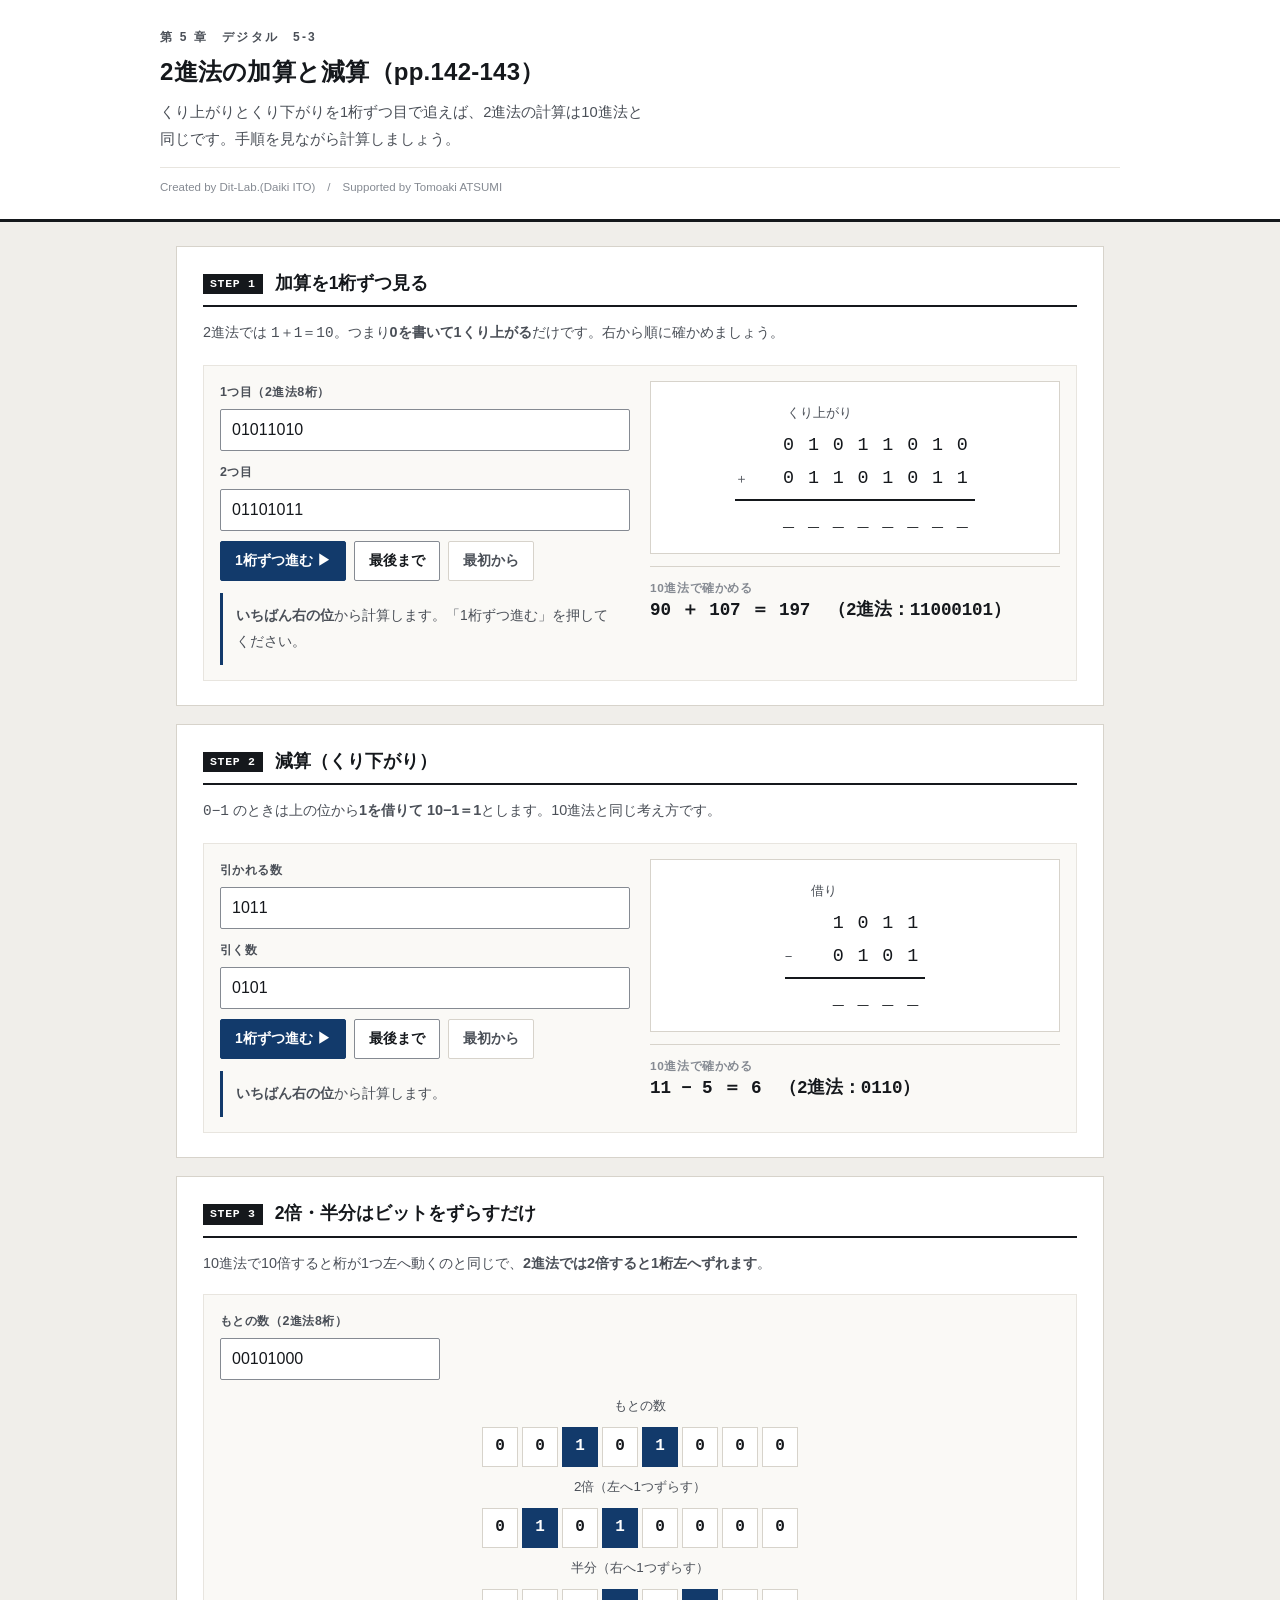
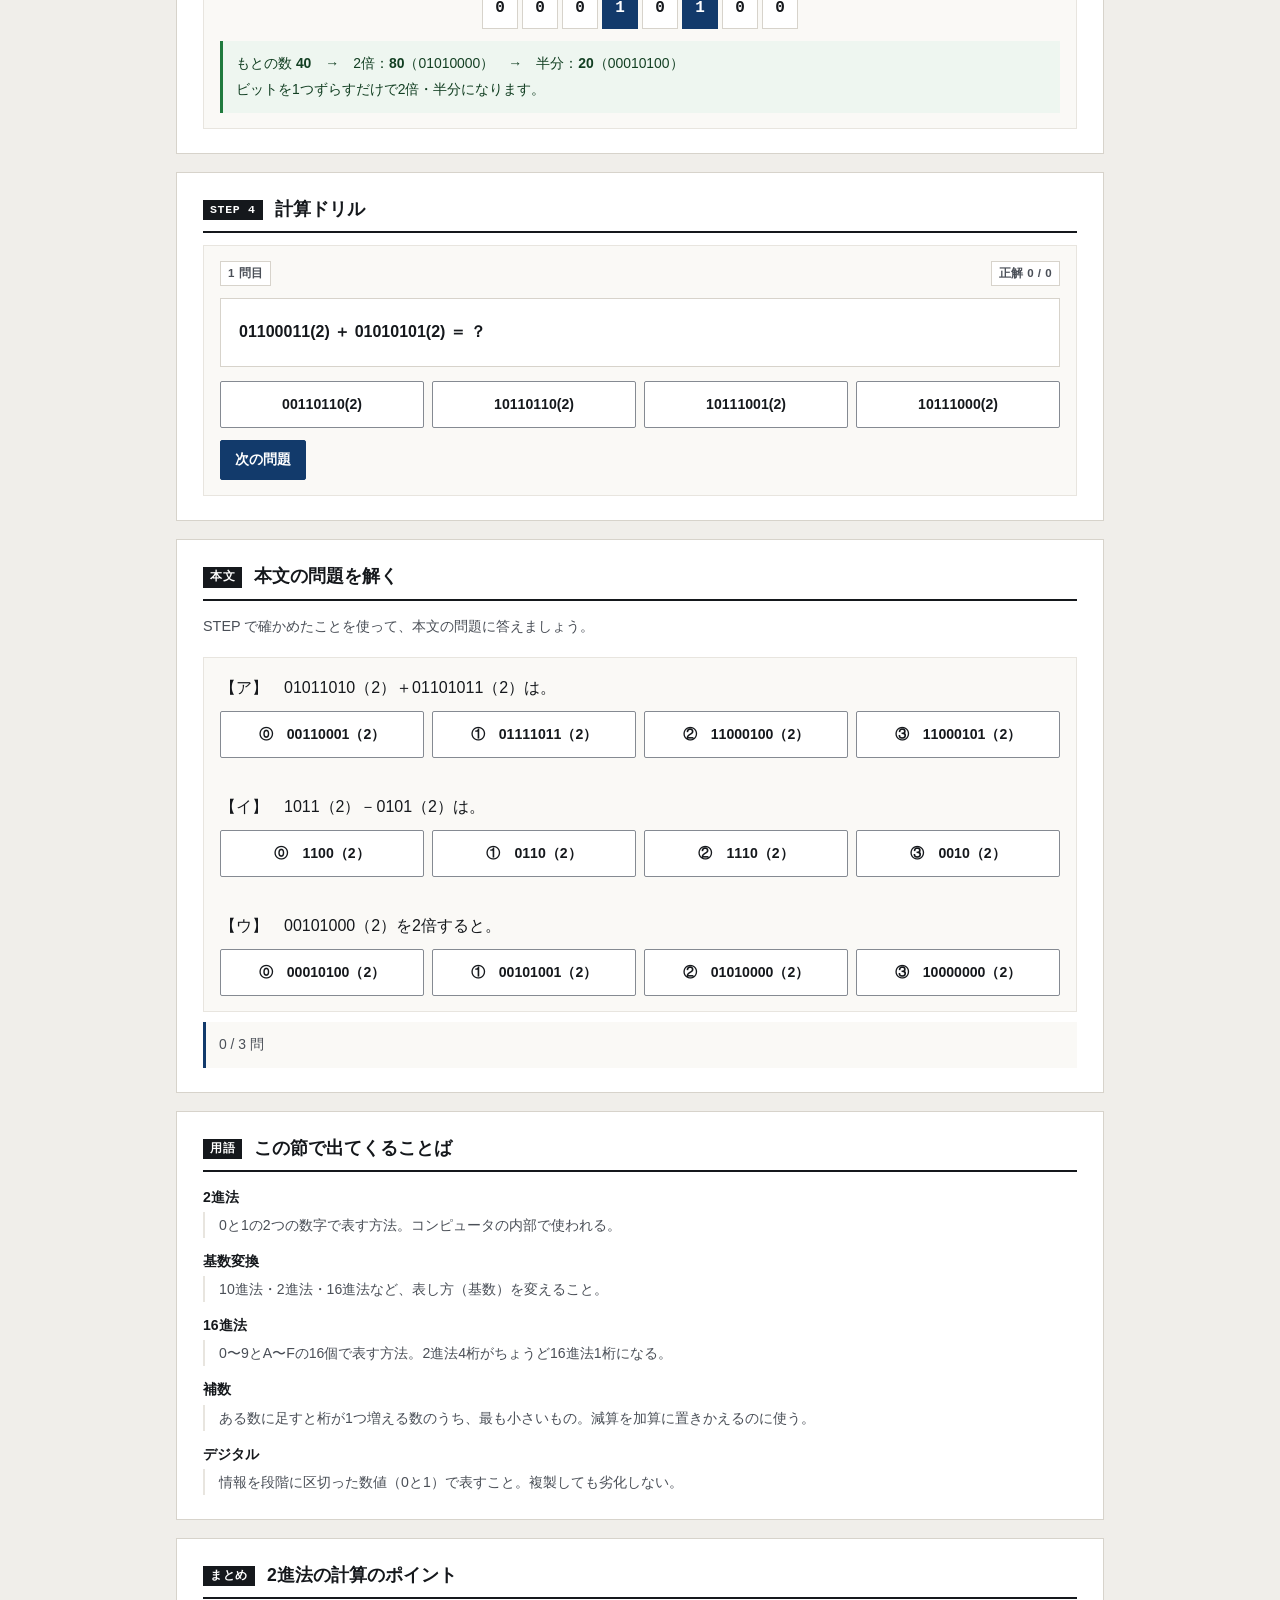
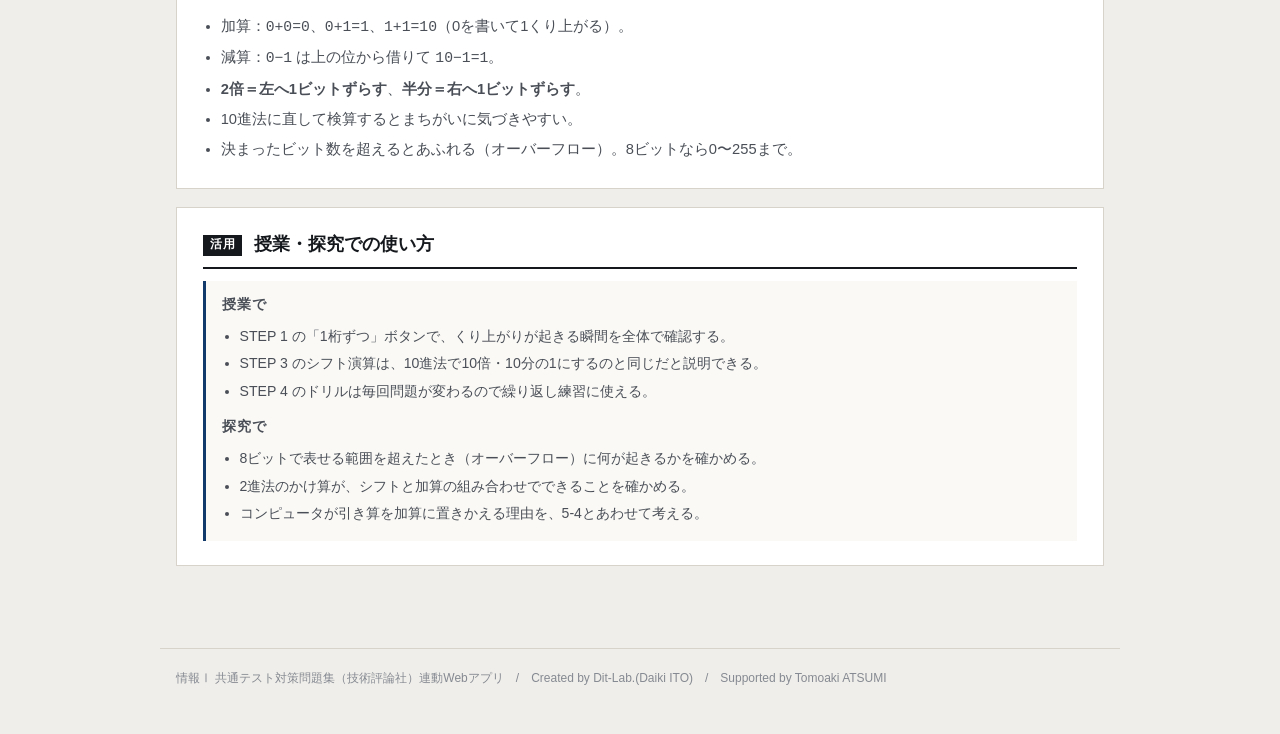
==== commit 2ea74400: "chore: 不要ファイルを整理（ツールの作業ファイル・未使用JS・残骸画像） - .omc/ .serena/ __pycache__/ を削除し .gitignore に追加 - 各アプリが実際に" ====
--- a/index.html
+++ b/index.html
@@ -156,7 +156,6 @@
 </footer>
 
 <script src="js/tools.js?v=c07db610"></script>
-<script src="js/chart.js?v=fb6e3be1"></script>
 <script src="js/terms.js?v=5a365cb9"></script>
 <script src="js/quiz.js?v=5d6779cc"></script>
 <script src="js/app.js?v=330f4dc9"></script>
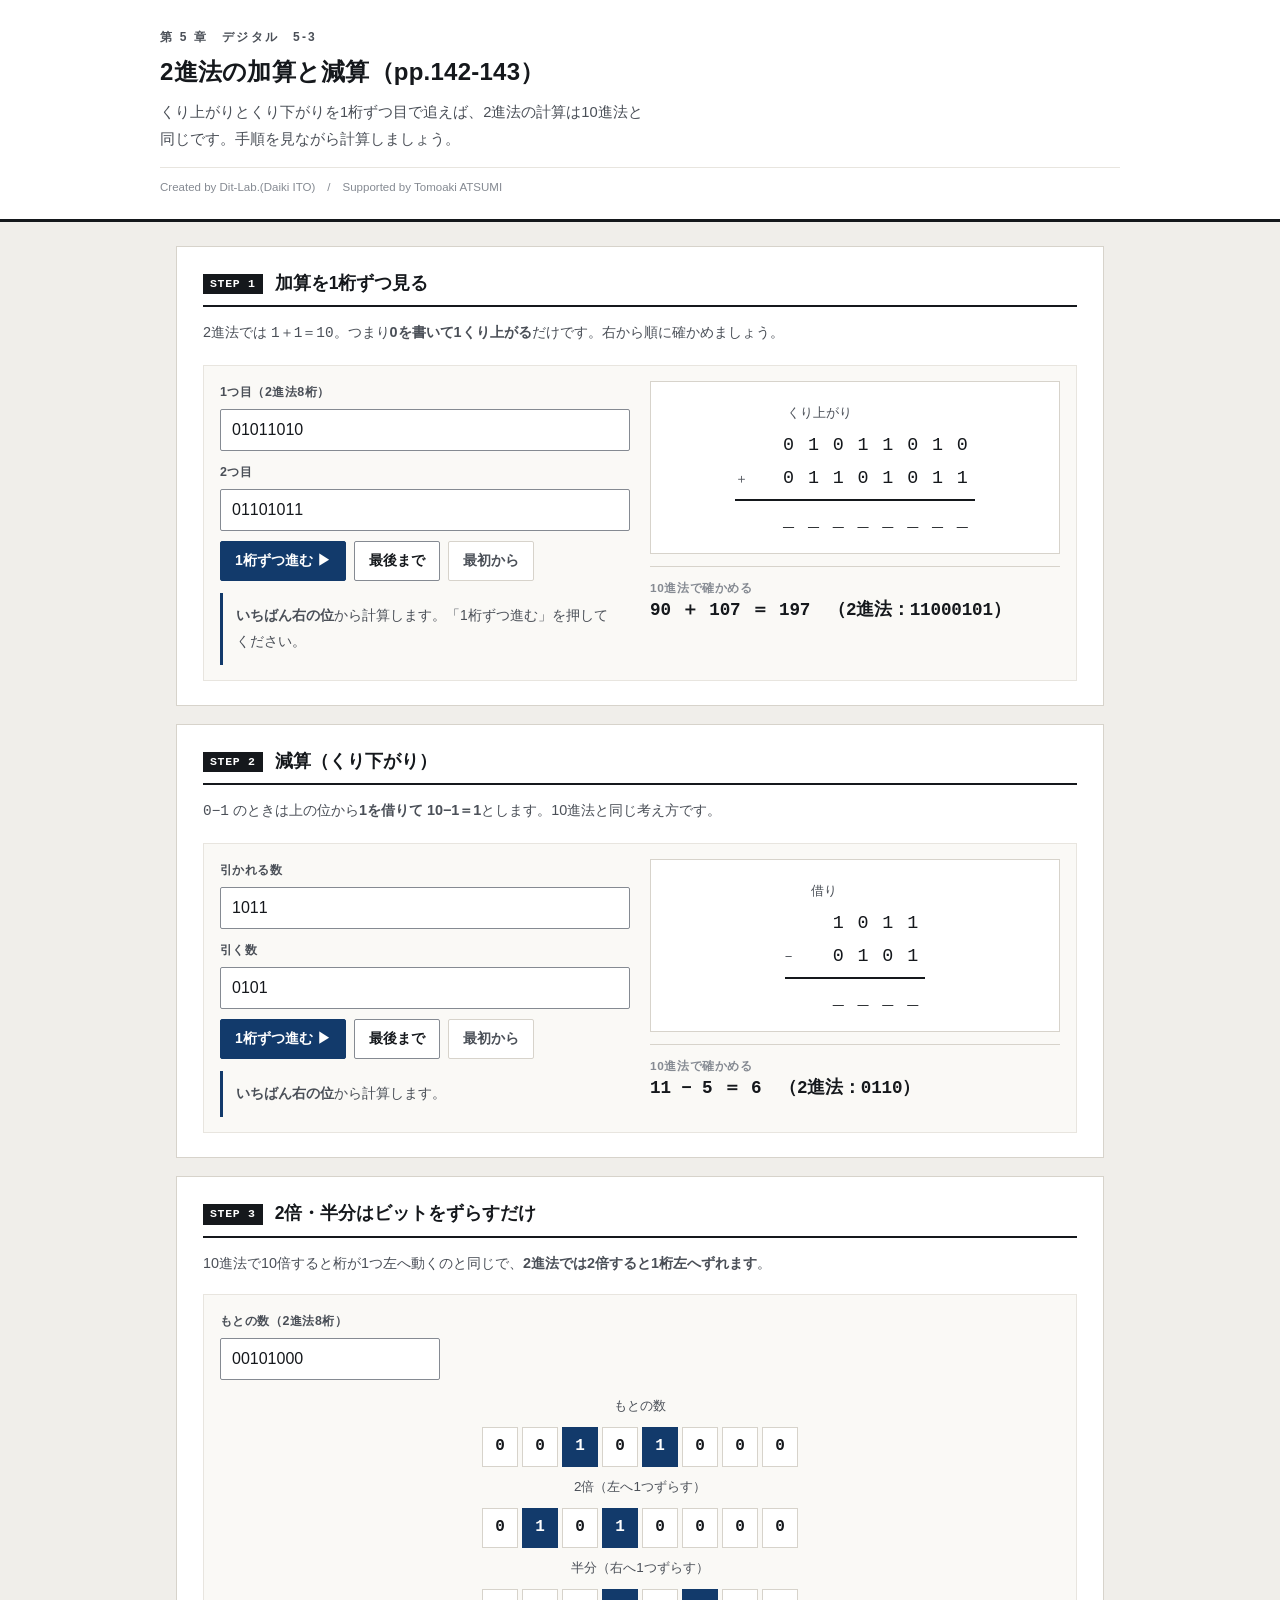
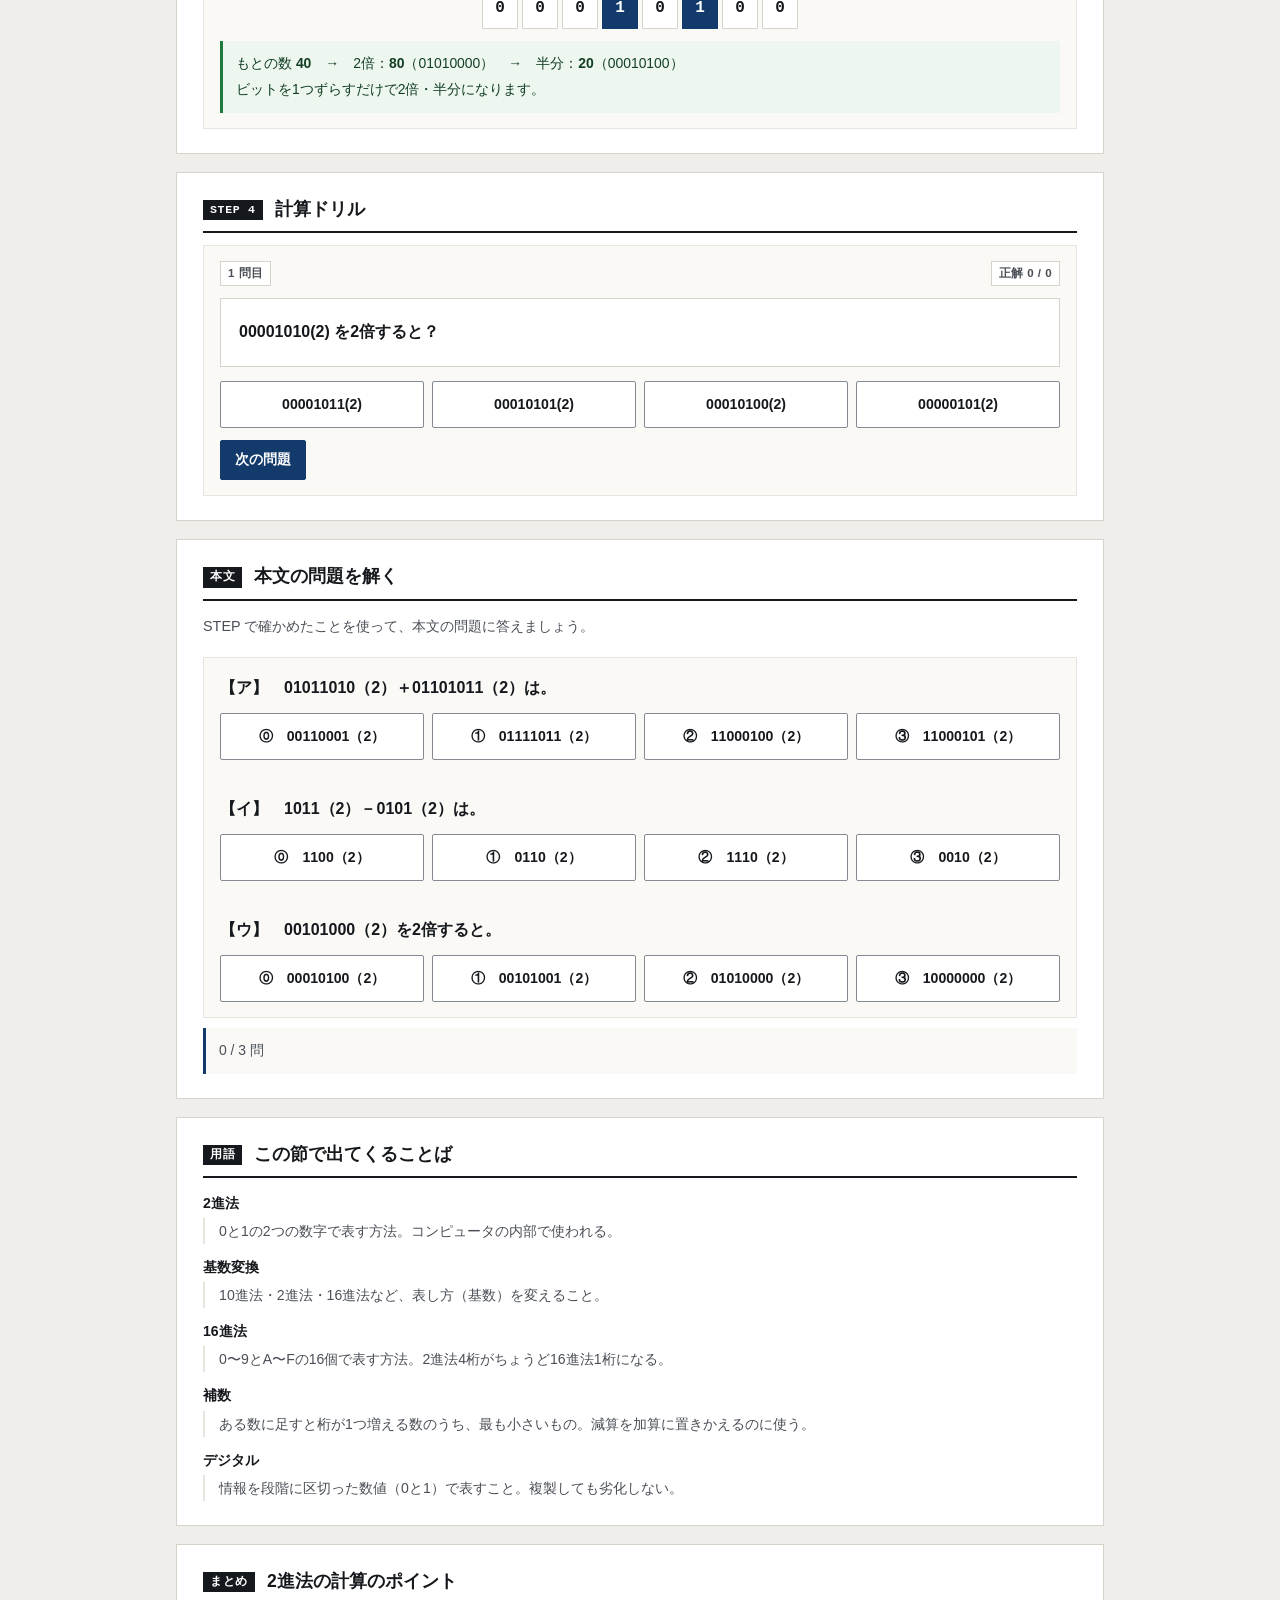
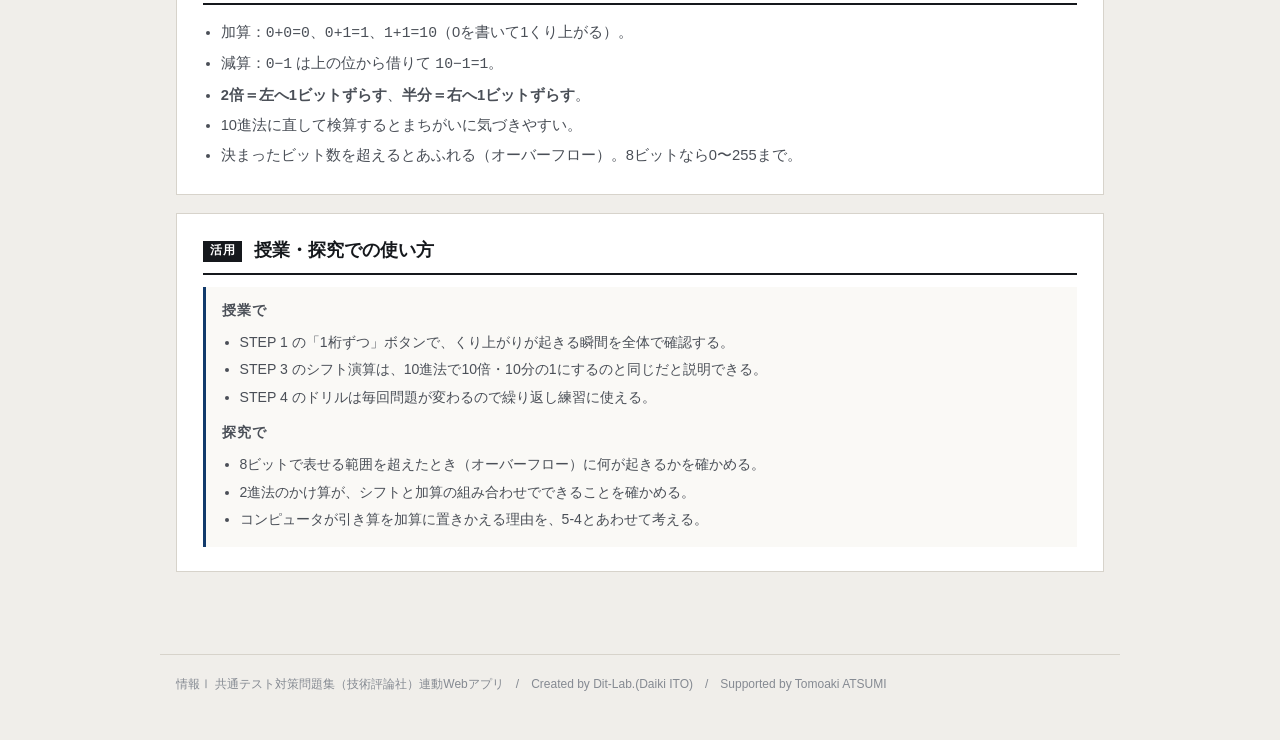
==== commit f5265444: "fix: 設問見出しのレイアウト不具合を修正（.qhead→.pq）" ====
--- a/index.html
+++ b/index.html
@@ -6,7 +6,7 @@
 <title>2進法の加算と減算｜情報Ⅰ共通テスト対策問題集</title>
 <meta name="description" content="くり上がりとくり下がりを1桁ずつ目で追えば、2進法の計算は10進法と同じです。手順を見ながら計算しましょう。">
 <link rel="icon" href="data:image/svg+xml,%3Csvg xmlns=%22http://www.w3.org/2000/svg%22 viewBox=%220 0 32 32%22%3E%3Crect width=%2232%22 height=%2232%22 fill=%22%2315181c%22/%3E%3Ctext x=%2216%22 y=%2222%22 font-size=%2218%22 font-family=%22monospace%22 fill=%22%23fff%22 text-anchor=%22middle%22%3E01%3C/text%3E%3C/svg%3E">
-<link rel="stylesheet" href="css/style.css?v=239696b1">
+<link rel="stylesheet" href="css/style.css?v=ea93572e">
 <link rel="stylesheet" href="css/app.css?v=9af7120f">
 </head>
 <body>
@@ -157,7 +157,7 @@
 
 <script src="js/tools.js?v=c07db610"></script>
 <script src="js/terms.js?v=5a365cb9"></script>
-<script src="js/quiz.js?v=5d6779cc"></script>
+<script src="js/quiz.js?v=13402362"></script>
 <script src="js/app.js?v=330f4dc9"></script>
 </body>
 </html>
--- a/css/style.css
+++ b/css/style.css
@@ -68,6 +68,7 @@
 .grid{display:grid; gap:20px}
 .grid > *{min-width:0}          /* 子の中身で列が広がるのを防ぐ */
 @media(min-width:800px){ .grid.c2{grid-template-columns:1fr 1fr} }
+@media(min-width:800px){ .grid.c21{grid-template-columns:1.45fr 1fr} }
 
 .panel{border:1px solid var(--rule-2); background:var(--paper-2); padding:15px 16px; min-width:0}
 .panel > h3{
@@ -225,7 +226,7 @@
   .dg-c, .dg-h{ min-width:110px }
 }
 @media (max-width:820px){
-  .grid.c2{grid-template-columns:1fr}
+  .grid.c2,.grid.c21{grid-template-columns:1fr}
   .dg-scroll{max-height:340px}
   .filebox{flex-direction:column; align-items:stretch}
   .filebox .sel{max-width:100%}
@@ -267,3 +268,13 @@
   cursor:pointer; font-size:.88rem; max-width:100%; text-align:left; font-family:inherit; color:var(--ink)}
 .cards .c:hover{background:var(--warn-bg)}
 .cards .c.used{opacity:.35; pointer-events:none}
+
+/* --- 予想してから実行 --- */
+.pmark{display:inline-block; background:var(--accent); color:#fff; font-size:.7rem; font-weight:700;
+  letter-spacing:.08em; padding:2px 7px; border-radius:2px; margin-right:8px; vertical-align:2px}
+input.pin{font-size:1.05rem; padding:7px 10px; border:1px solid var(--rule); border-radius:3px;
+  width:9em; max-width:100%; background:#fff}
+.btn-row .unit{color:var(--muted); font-size:.9rem}
+.choice4 .btn.on{border-color:var(--accent); box-shadow:inset 0 0 0 1px var(--accent); font-weight:700}
+/* 設問文の見出し（flex ではなく通常の段落。.qhead は左右振り分け用なので用途が別） */
+.pq{margin:0 0 10px; font-weight:700; line-height:1.85}
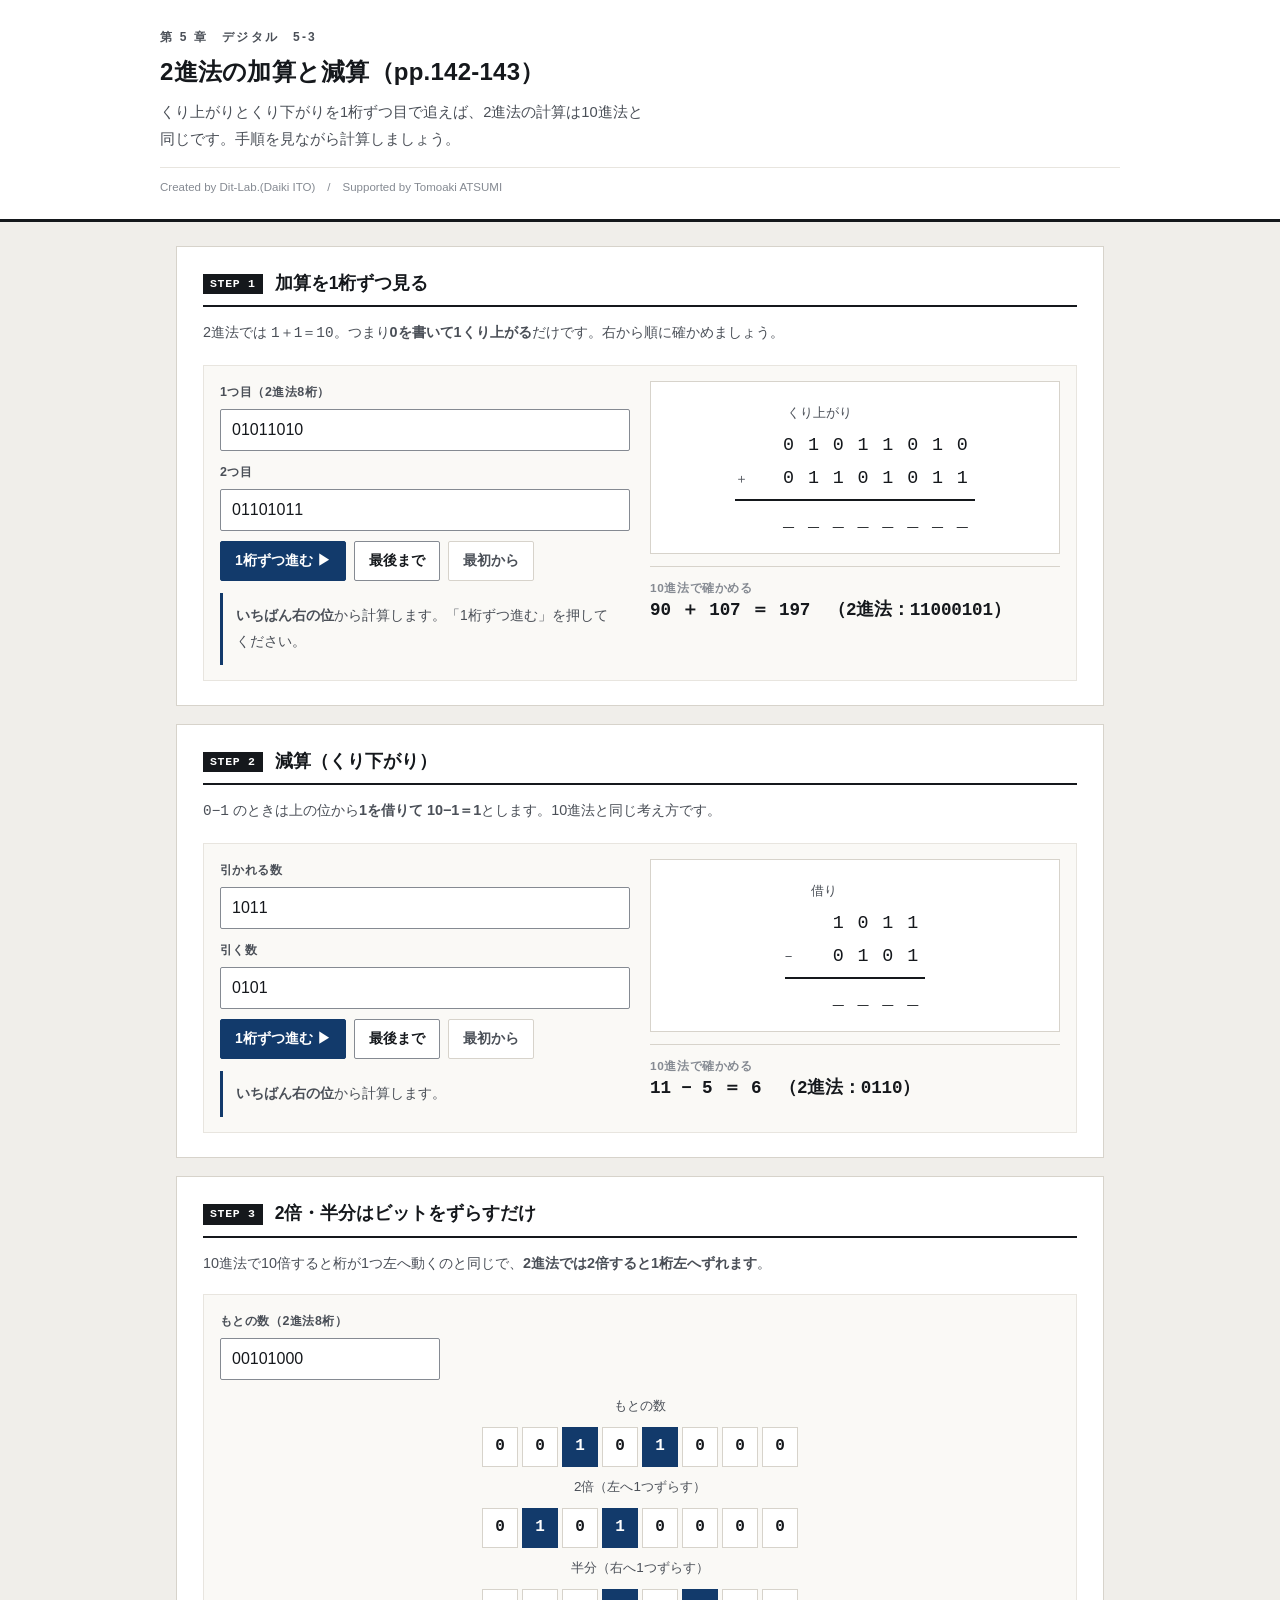
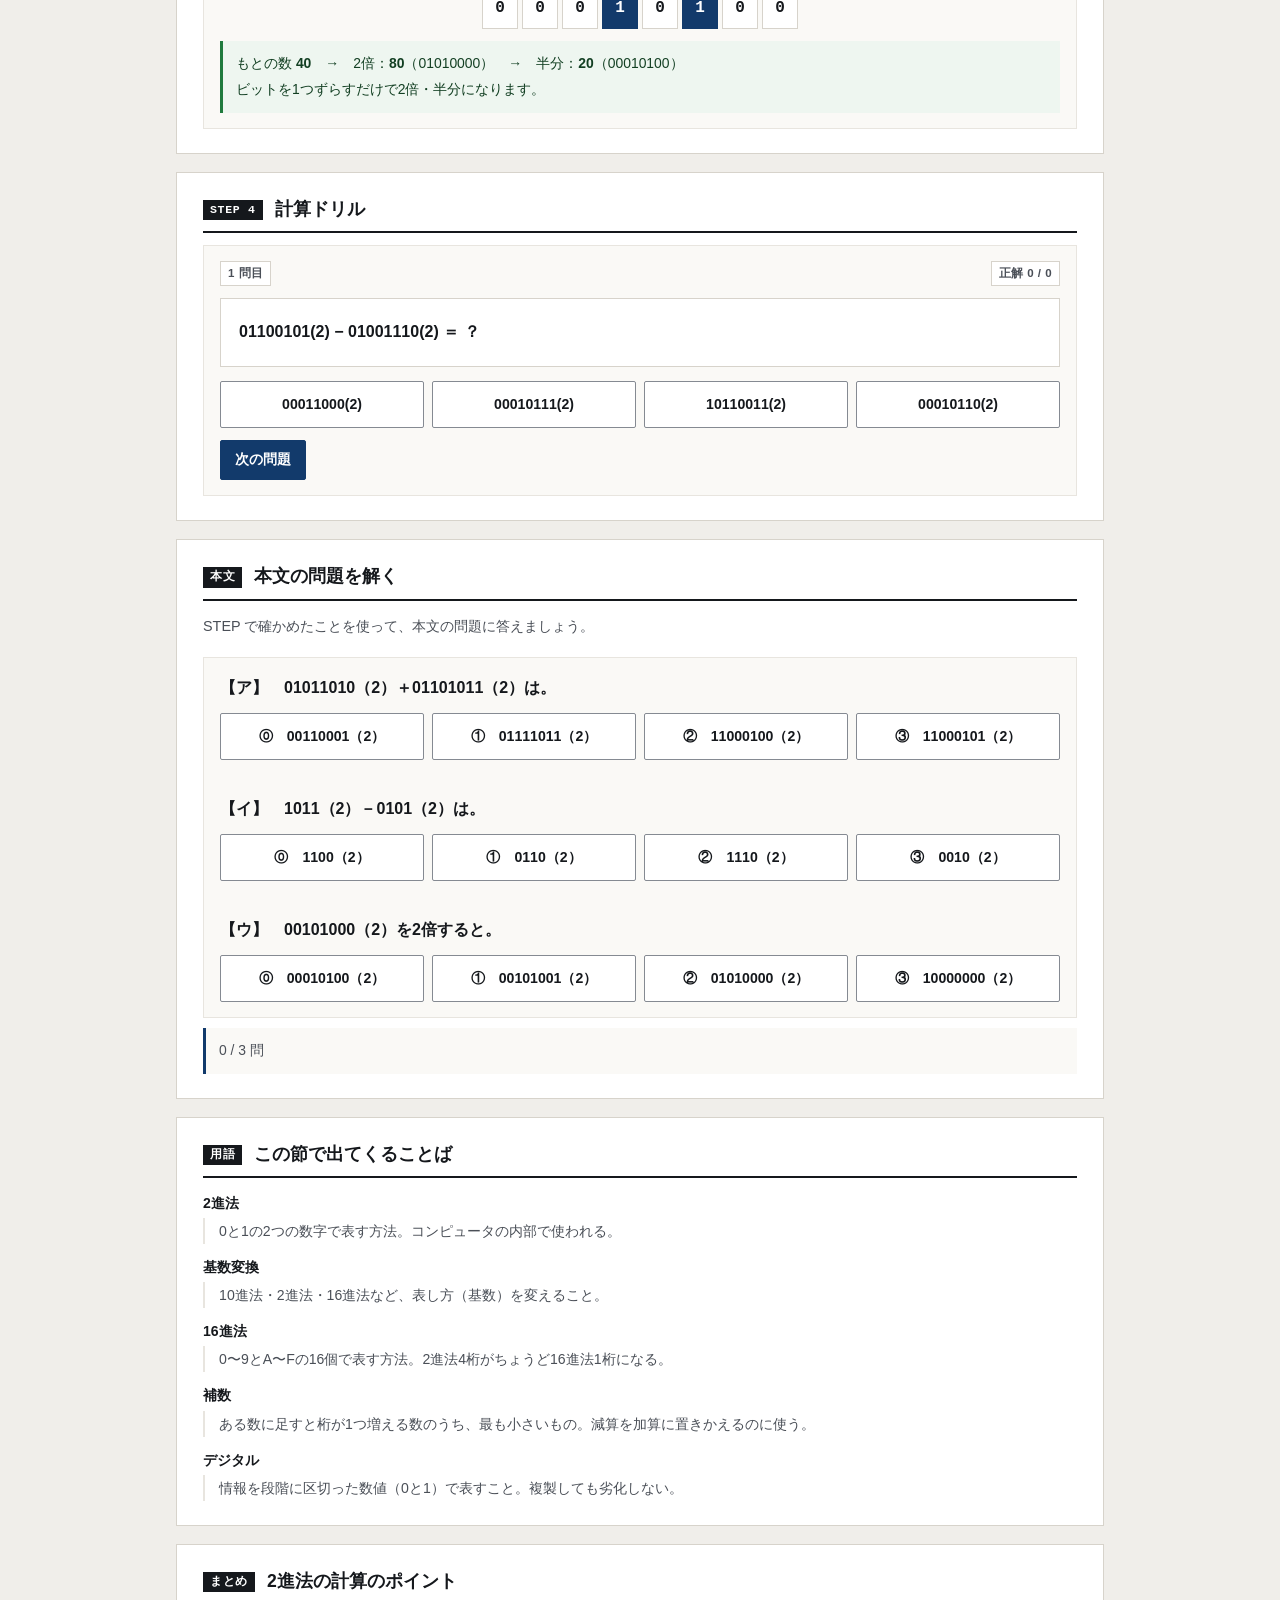
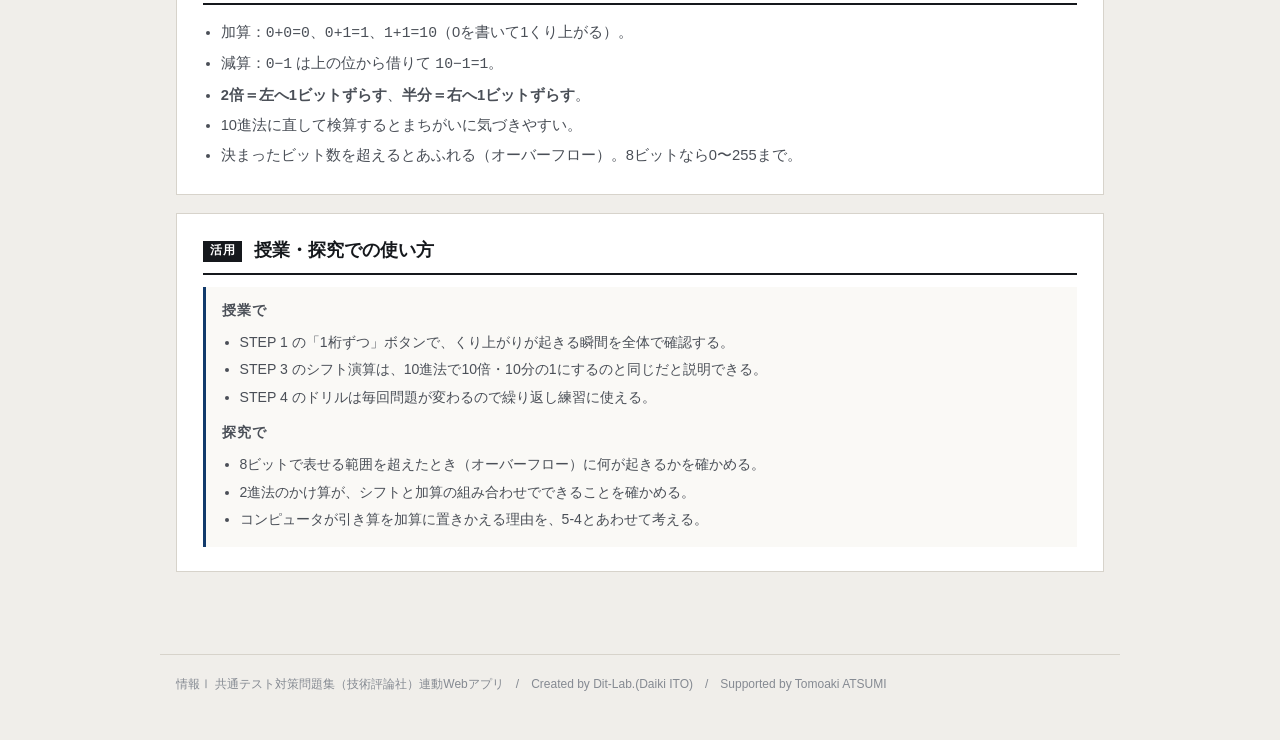
==== commit 5d0d912b: "fix: 解説文が折り返さず画面からはみ出す場合がある不具合を修正" ====
--- a/index.html
+++ b/index.html
@@ -6,7 +6,7 @@
 <title>2進法の加算と減算｜情報Ⅰ共通テスト対策問題集</title>
 <meta name="description" content="くり上がりとくり下がりを1桁ずつ目で追えば、2進法の計算は10進法と同じです。手順を見ながら計算しましょう。">
 <link rel="icon" href="data:image/svg+xml,%3Csvg xmlns=%22http://www.w3.org/2000/svg%22 viewBox=%220 0 32 32%22%3E%3Crect width=%2232%22 height=%2232%22 fill=%22%2315181c%22/%3E%3Ctext x=%2216%22 y=%2222%22 font-size=%2218%22 font-family=%22monospace%22 fill=%22%23fff%22 text-anchor=%22middle%22%3E01%3C/text%3E%3C/svg%3E">
-<link rel="stylesheet" href="css/style.css?v=ea93572e">
+<link rel="stylesheet" href="css/style.css?v=1b60c856">
 <link rel="stylesheet" href="css/app.css?v=9af7120f">
 </head>
 <body>
--- a/css/style.css
+++ b/css/style.css
@@ -118,7 +118,7 @@
 table.tbl thead th{border-bottom:1.5px solid var(--ink); font-size:.76rem; color:var(--ink-2); font-weight:700; white-space:nowrap}
 .tbl-scroll{overflow-x:auto; -webkit-overflow-scrolling:touch; max-width:100%}
 
-.note{padding:10px 13px; font-size:.87rem; border-left:3px solid var(--ink-3); background:var(--paper-2)}
+.note{padding:10px 13px; font-size:.87rem; border-left:3px solid var(--ink-3); background:var(--paper-2); overflow-wrap:break-word; word-break:break-word}
 .note.ok{background:var(--ok-bg); border-left-color:var(--ok); color:#123f22}
 .note.ng{background:var(--ng-bg); border-left-color:var(--ng); color:#6d1a15}
 .note.info{background:var(--paper-2); border-left-color:var(--accent); color:var(--ink-2)}
